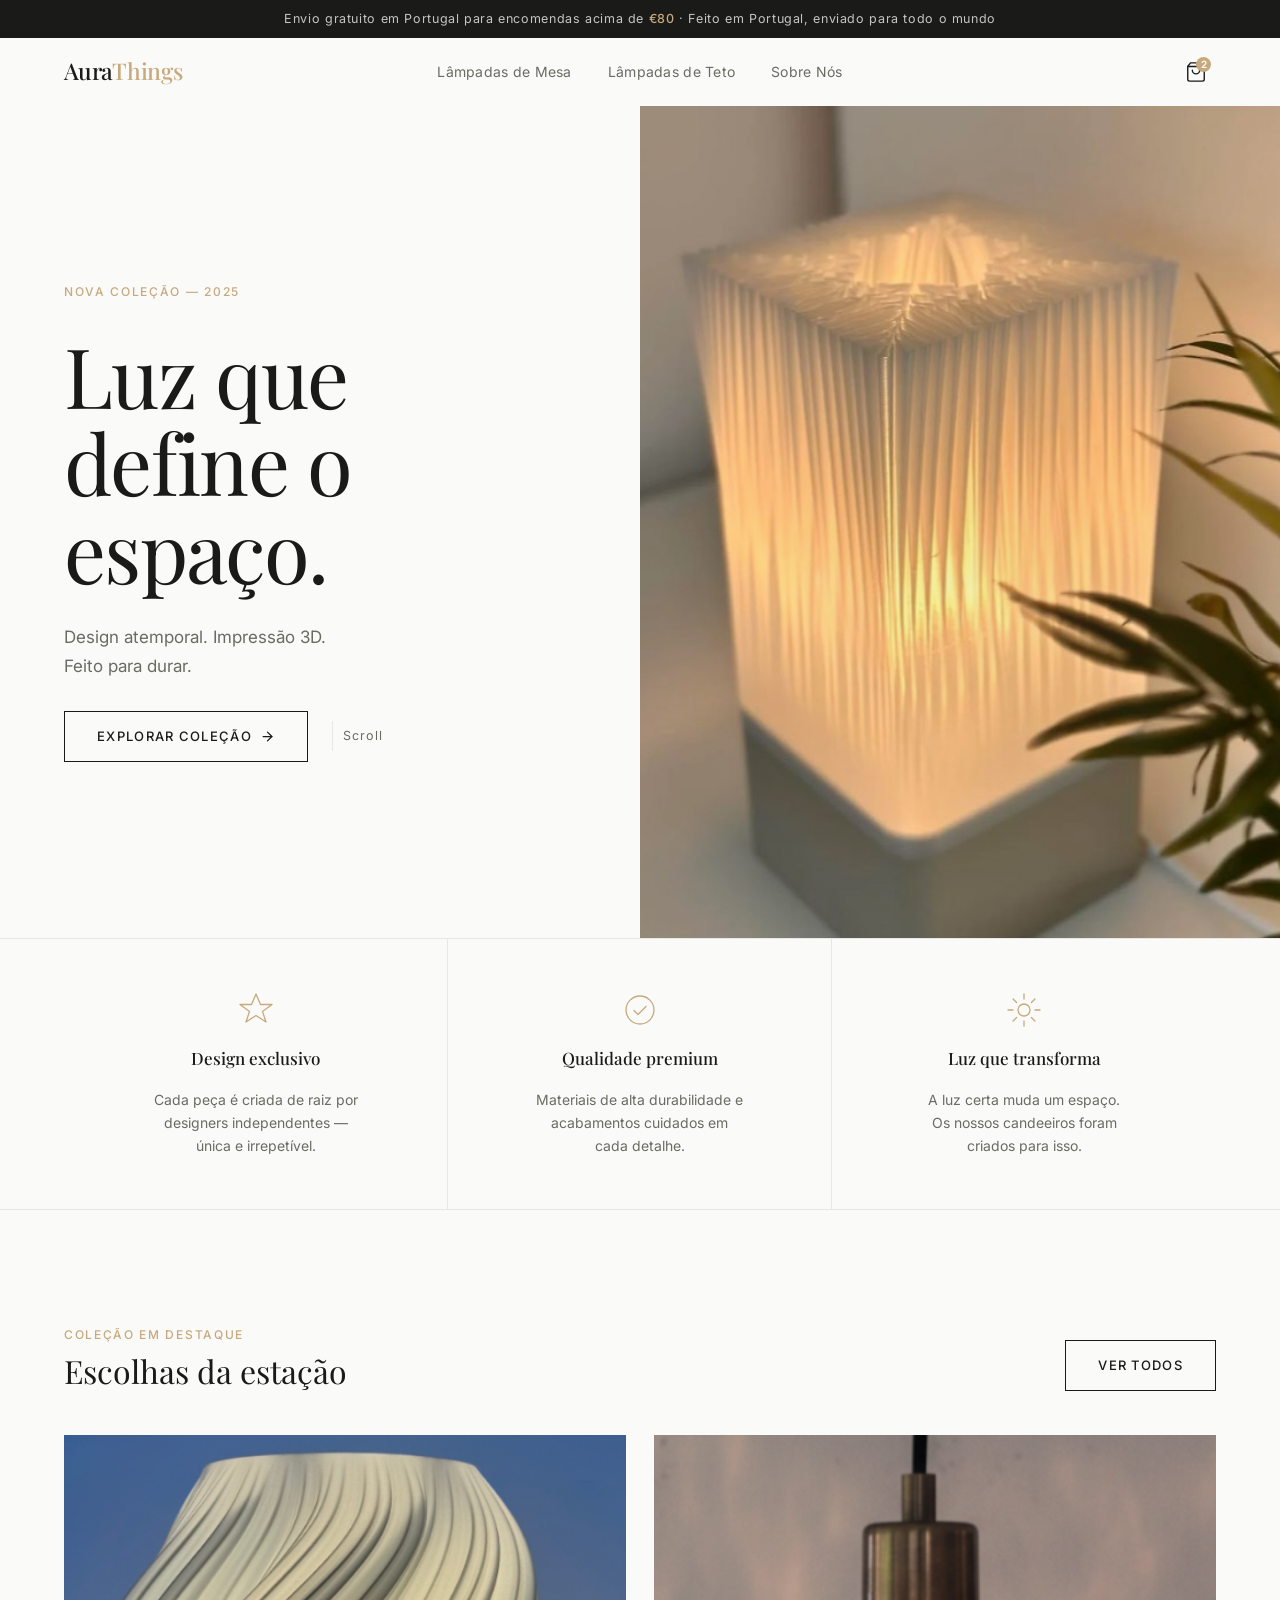
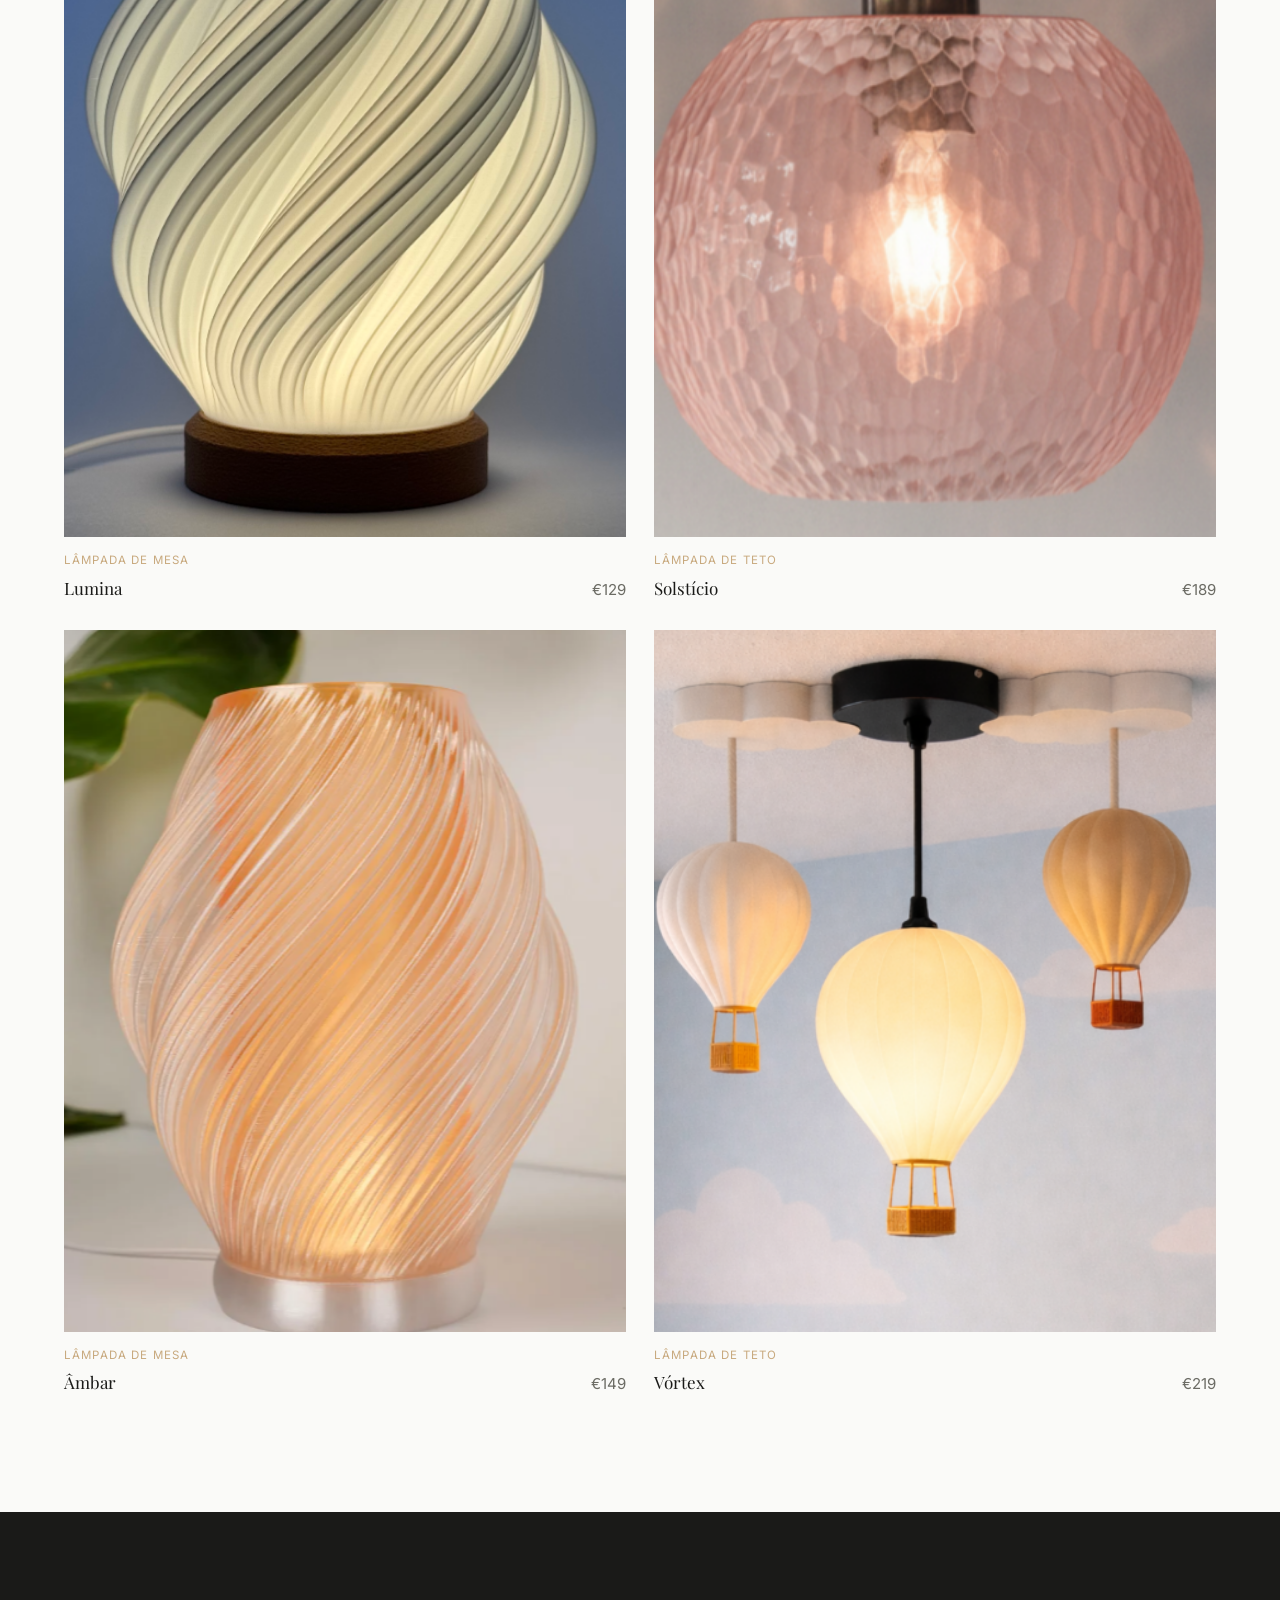
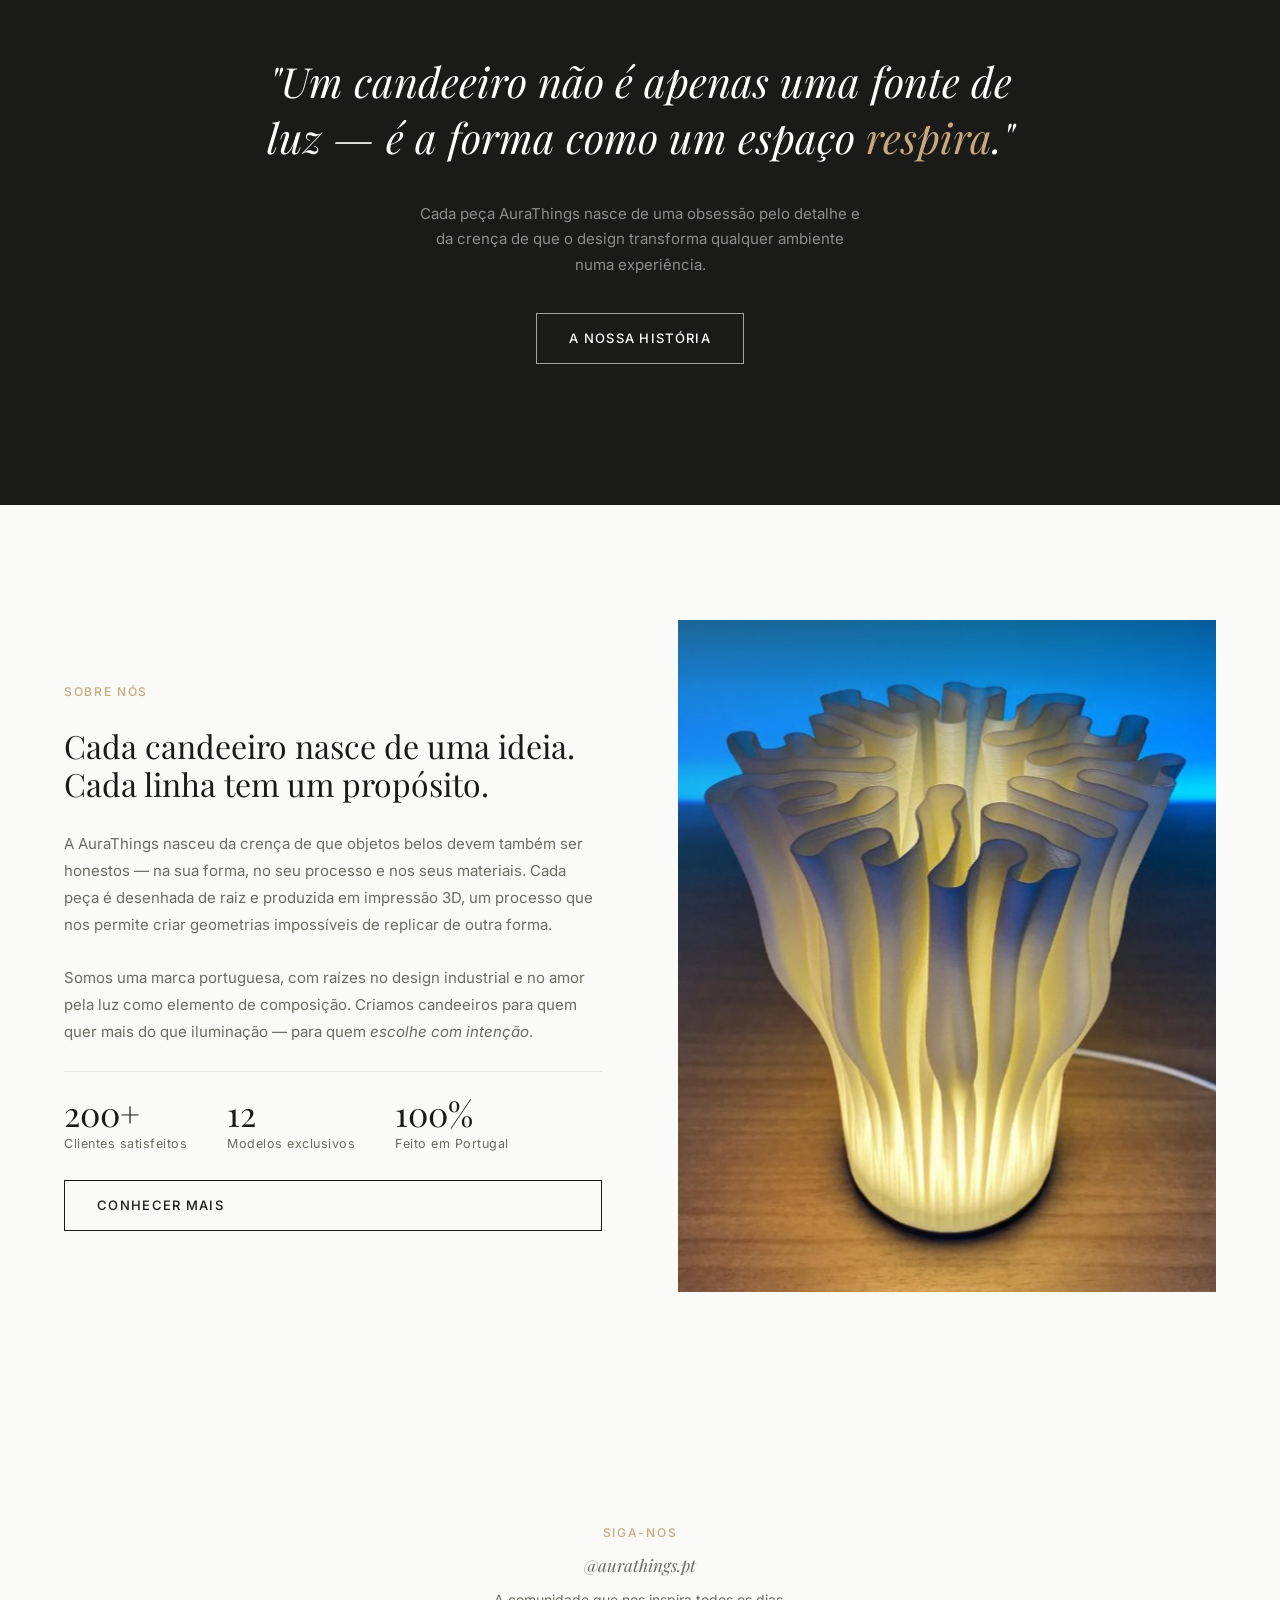
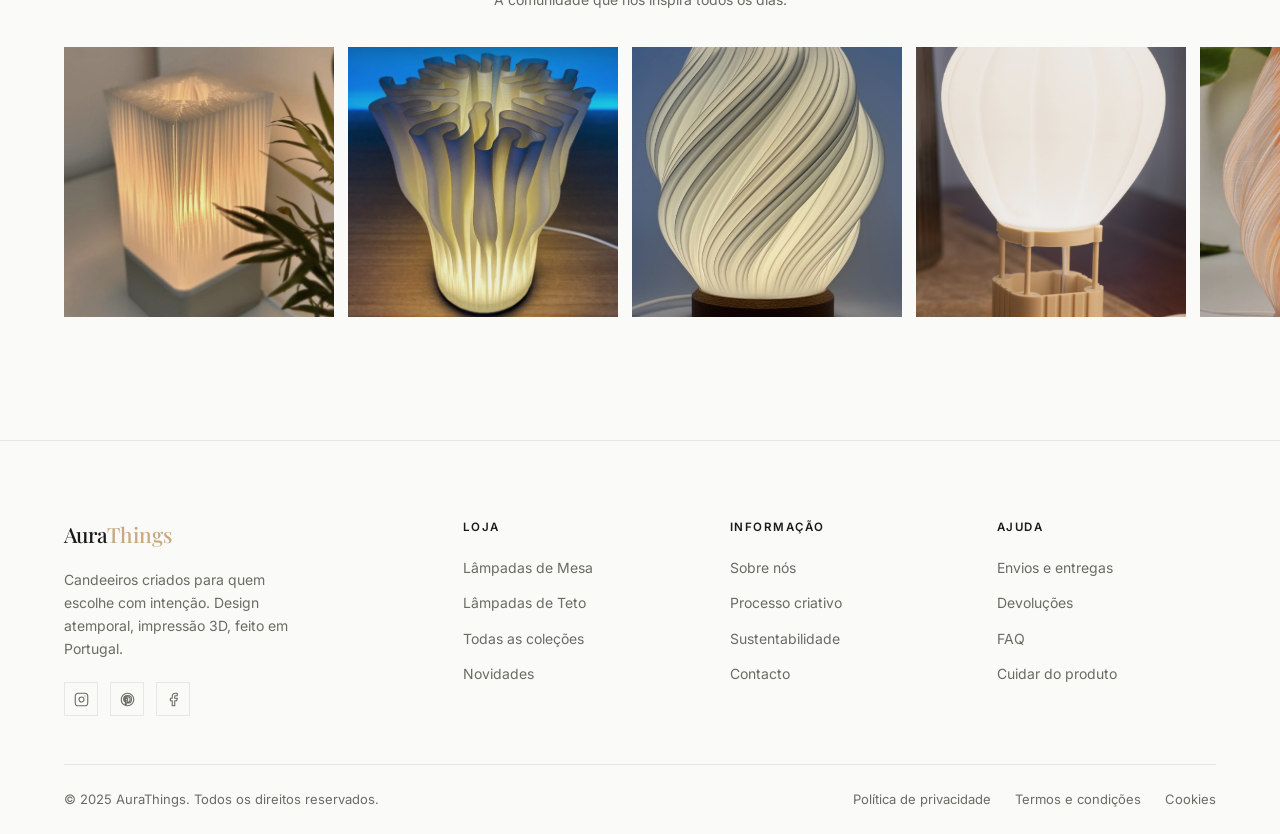
==== index.html @ 208ad84c "Initial AuraThings catalog" ====
<!DOCTYPE html>
<html lang="pt">
<head>
  <meta charset="UTF-8">
  <meta name="viewport" content="width=device-width, initial-scale=1.0">
  <title>AuraThings — Candeeiros Designer Impressão 3D</title>
  <meta name="description" content="Candeeiros criados para quem escolhe com intenção. Design atemporal, impressão 3D, feito em Portugal.">

  <!-- Google Fonts: Playfair Display + Inter -->
  <link rel="preconnect" href="https://fonts.googleapis.com">
  <link rel="preconnect" href="https://fonts.gstatic.com" crossorigin>
  <link href="https://fonts.googleapis.com/css2?family=Playfair+Display:ital,wght@0,400;0,500;0,700;1,400;1,500&family=Inter:wght@300;400;500;600&display=swap" rel="stylesheet">

  <style>
    /* ============================================================
       CSS CUSTOM PROPERTIES — Edit here to retheme globally
    ============================================================ */
    :root {
      --bg:            #FAFAF8;
      --text-primary:  #1A1A18;
      --text-secondary:#6B6B64;
      --accent:        #C8A97E;
      --border:        #E8E7E2;
      --dark:          #1A1A18;
      --white:         #FFFFFF;

      --serif:  'Playfair Display', Georgia, serif;
      --sans:   'Inter', system-ui, -apple-system, sans-serif;

      --ease:   0.3s ease;
      --max-w:  1280px;
      --px:     clamp(1.25rem, 5vw, 4rem);
    }

    /* ============================================================
       RESET
    ============================================================ */
    *, *::before, *::after { box-sizing: border-box; margin: 0; padding: 0; }
    html { scroll-behavior: smooth; }
    body {
      background: var(--bg);
      color: var(--text-primary);
      font-family: var(--sans);
      font-weight: 400;
      line-height: 1.6;
      -webkit-font-smoothing: antialiased;
    }
    img { display: block; max-width: 100%; }
    a { color: inherit; text-decoration: none; }
    button { cursor: pointer; border: none; background: none; font-family: inherit; }
    ul, ol { list-style: none; }

    /* ============================================================
       ACCESSIBILITY
    ============================================================ */
    :focus-visible { outline: 2px solid var(--accent); outline-offset: 3px; }
    .sr-only {
      position: absolute; width: 1px; height: 1px;
      padding: 0; margin: -1px; overflow: hidden;
      clip: rect(0,0,0,0); white-space: nowrap; border: 0;
    }

    /* ============================================================
       LAYOUT UTILS
    ============================================================ */
    .container {
      width: 100%;
      max-width: var(--max-w);
      margin: 0 auto;
      padding: 0 var(--px);
    }
    .section-pad { padding: clamp(4.5rem, 9vw, 8rem) 0; }

    /* ============================================================
       TYPOGRAPHY HELPERS
    ============================================================ */
    .t-label {
      font-size: .75rem;
      font-weight: 500;
      letter-spacing: .14em;
      text-transform: uppercase;
      color: var(--accent);
    }
    .t-disp-xl {
      font-family: var(--serif);
      font-size: clamp(3rem, 6.5vw, 6rem);
      font-weight: 400;
      line-height: 1.05;
      letter-spacing: -.02em;
    }
    .t-disp-lg {
      font-family: var(--serif);
      font-size: clamp(1.875rem, 3.5vw, 3rem);
      font-weight: 400;
      line-height: 1.15;
      letter-spacing: -.015em;
    }
    .t-disp-md {
      font-family: var(--serif);
      font-size: clamp(1.375rem, 2.5vw, 2rem);
      font-weight: 400;
      line-height: 1.2;
    }

    /* ============================================================
       BUTTONS
    ============================================================ */
    .btn {
      display: inline-flex;
      align-items: center;
      gap: .5rem;
      padding: .875rem 2rem;
      font-size: .8125rem;
      font-weight: 500;
      letter-spacing: .1em;
      text-transform: uppercase;
      transition: background var(--ease), color var(--ease), border-color var(--ease);
    }
    .btn-outline {
      border: 1px solid var(--text-primary);
      color: var(--text-primary);
      background: transparent;
    }
    .btn-outline:hover { background: var(--text-primary); color: var(--bg); }

    .btn-outline-light {
      border: 1px solid rgba(255,255,255,.6);
      color: var(--white);
      background: transparent;
    }
    .btn-outline-light:hover { background: var(--white); color: var(--dark); }

    /* ============================================================
       SCROLL FADE-IN — injected by JS
    ============================================================ */
    .fade-up {
      opacity: 0;
      transform: translateY(28px);
      transition: opacity .75s ease, transform .75s ease;
    }
    .fade-up.visible { opacity: 1; transform: translateY(0); }

    /* ============================================================
       SECTION 1 — ANNOUNCEMENT BAR
    ============================================================ */
    .announcement-bar {
      background: var(--dark);
      color: rgba(255,255,255,.75);
      text-align: center;
      padding: .55rem var(--px);
      font-size: .78125rem;
      letter-spacing: .05em;
    }
    .announcement-bar strong { color: var(--accent); font-weight: 500; }

    /* ============================================================
       SECTION 1 — NAVIGATION
       Shopify: header.liquid
    ============================================================ */
    .site-header {
      position: sticky;
      top: 0;
      z-index: 200;
      background: var(--bg);
      transition: box-shadow var(--ease), border-color var(--ease);
    }
    .site-header.scrolled {
      border-bottom: 1px solid var(--border);
      box-shadow: 0 2px 16px rgba(26,26,24,.045);
    }

    .nav-wrap {
      display: grid;
      grid-template-columns: 1fr auto 1fr;
      align-items: center;
      height: 68px;
    }

    /* Logo */
    .nav-logo {
      font-family: var(--serif);
      font-size: 1.4375rem;
      font-weight: 500;
      letter-spacing: -.01em;
      justify-self: start;
    }
    .nav-logo em { font-style: normal; color: var(--accent); }

    /* Desktop links — centered column */
    .nav-links {
      display: flex;
      align-items: center;
      gap: 2.25rem;
    }
    .nav-links a {
      font-size: .875rem;
      color: var(--text-secondary);
      letter-spacing: .02em;
      transition: color var(--ease);
    }
    .nav-links a:hover { color: var(--text-primary); }

    /* Right actions */
    .nav-actions {
      display: flex;
      align-items: center;
      gap: .75rem;
      justify-self: end;
    }
    .nav-cart-btn {
      position: relative;
      display: flex;
      align-items: center;
      justify-content: center;
      width: 40px;
      height: 40px;
      color: var(--text-primary);
      transition: color var(--ease);
    }
    .nav-cart-btn:hover { color: var(--accent); }
    .cart-badge {
      position: absolute;
      top: 5px; right: 5px;
      width: 15px; height: 15px;
      background: var(--accent);
      color: #fff;
      border-radius: 50%;
      font-size: .625rem;
      font-weight: 600;
      display: flex;
      align-items: center;
      justify-content: center;
    }

    /* Mobile hamburger */
    .nav-hamburger {
      display: none;
      flex-direction: column;
      gap: 5px;
      width: 22px;
      padding: 2px 0;
    }
    .nav-hamburger span {
      display: block;
      height: 1.5px;
      background: var(--text-primary);
      transition: transform var(--ease), opacity var(--ease);
      transform-origin: center;
    }
    .nav-hamburger[aria-expanded="true"] span:nth-child(1) { transform: translateY(6.5px) rotate(45deg); }
    .nav-hamburger[aria-expanded="true"] span:nth-child(2) { opacity: 0; }
    .nav-hamburger[aria-expanded="true"] span:nth-child(3) { transform: translateY(-6.5px) rotate(-45deg); }

    /* Mobile drawer */
    .nav-drawer {
      display: none;
      flex-direction: column;
      border-top: 1px solid var(--border);
      background: var(--bg);
      overflow: hidden;
      max-height: 0;
      transition: max-height .4s ease;
    }
    .nav-drawer.open { max-height: 280px; }
    .nav-drawer a {
      display: block;
      padding: .9375rem var(--px);
      font-size: .9375rem;
      color: var(--text-secondary);
      border-bottom: 1px solid var(--border);
      transition: color var(--ease);
    }
    .nav-drawer a:hover { color: var(--text-primary); }

    @media (max-width: 768px) {
      .nav-links   { display: none; }
      .nav-hamburger { display: flex; }
      .nav-drawer  { display: flex; }
    }

    /* ============================================================
       SECTION 2 — HERO
       Shopify: sections/main-banner.liquid
    ============================================================ */
    .hero {
      overflow: hidden;
    }
    .hero-grid {
      display: grid;
      grid-template-columns: 1fr 1fr;
      min-height: calc(100svh - 68px);
      align-items: stretch;
    }

    /* Left: editorial copy */
    .hero-copy {
      display: flex;
      flex-direction: column;
      justify-content: center;
      padding: clamp(3rem, 7vw, 6rem) var(--px) clamp(3rem, 7vw, 6rem) var(--px);
      gap: 1.875rem;
    }
    .hero-eyebrow { color: var(--accent); }
    .hero-headline { color: var(--text-primary); }
    .hero-sub {
      font-size: 1.0625rem;
      color: var(--text-secondary);
      line-height: 1.7;
      max-width: 400px;
    }
    .hero-actions {
      display: flex;
      align-items: center;
      gap: 1.5rem;
      flex-wrap: wrap;
    }
    .hero-scroll-hint {
      display: flex;
      align-items: center;
      gap: .625rem;
      font-size: .78125rem;
      letter-spacing: .08em;
      color: var(--text-secondary);
    }
    .hero-scroll-hint::before {
      content: '';
      display: block;
      width: 1px;
      height: 30px;
      background: var(--border);
    }

    /* Right: product image with ambient glow */
    .hero-media {
      position: relative;
      overflow: hidden;
    }
    .hero-glow {
      position: absolute;
      inset: 0;
      background: radial-gradient(ellipse 65% 65% at 50% 55%,
        rgba(200,169,126,.22) 0%,
        rgba(200,169,126,.06) 45%,
        transparent 75%);
      z-index: 1;
      pointer-events: none;
    }
    .hero-img {
      width: 100%;
      height: 100%;
      object-fit: cover;
      object-position: center;
    }

    @media (max-width: 860px) {
      .hero-grid {
        grid-template-columns: 1fr;
        min-height: auto;
      }
      .hero-media {
        height: 60vw;
        min-height: 320px;
        order: -1;
      }
      .hero-copy {
        padding: 3rem var(--px) 3.5rem;
      }
    }
    @media (max-width: 480px) {
      .hero-media { height: 78vw; }
    }

    /* ============================================================
       SECTION 3 — VALUE PROPS
       Shopify: sections/feature-columns.liquid
    ============================================================ */
    .value-section {
      border-top: 1px solid var(--border);
      border-bottom: 1px solid var(--border);
    }
    .value-grid {
      display: grid;
      grid-template-columns: repeat(3, 1fr);
    }
    .value-item {
      display: flex;
      flex-direction: column;
      align-items: center;
      text-align: center;
      padding: 3.25rem 1.75rem;
      gap: 1rem;
      border-right: 1px solid var(--border);
    }
    .value-item:last-child { border-right: none; }

    .value-icon {
      width: 38px;
      height: 38px;
      color: var(--accent);
      flex-shrink: 0;
    }
    .value-title {
      font-family: var(--serif);
      font-size: 1.0625rem;
      font-weight: 500;
      color: var(--text-primary);
    }
    .value-desc {
      font-size: .875rem;
      color: var(--text-secondary);
      line-height: 1.65;
      max-width: 210px;
    }

    @media (max-width: 600px) {
      .value-grid { grid-template-columns: 1fr; }
      .value-item {
        border-right: none;
        border-bottom: 1px solid var(--border);
        padding: 2.25rem var(--px);
      }
      .value-item:last-child { border-bottom: none; }
    }

    /* ============================================================
       SECTION 4 — FEATURED PRODUCTS
       Shopify: sections/featured-collection.liquid
    ============================================================ */
    .section-head {
      display: flex;
      align-items: flex-end;
      justify-content: space-between;
      gap: 1rem;
      margin-bottom: 2.75rem;
    }
    .section-head-left { display: flex; flex-direction: column; gap: .5rem; }

    .products-grid {
      display: grid;
      grid-template-columns: repeat(2, 1fr);
      gap: 1.75rem;
    }

    /* Product card */
    .product-card { display: flex; flex-direction: column; gap: .875rem; }

    .product-thumb {
      position: relative;
      overflow: hidden;
      aspect-ratio: 4 / 5;
      background: var(--border);
    }
    .product-thumb img {
      width: 100%;
      height: 100%;
      object-fit: cover;
      transition: transform .55s ease;
    }
    .product-card:hover .product-thumb img { transform: scale(1.045); }

    .product-overlay {
      position: absolute;
      inset: 0;
      display: flex;
      align-items: flex-end;
      justify-content: center;
      padding: 1.5rem;
      background: linear-gradient(to top, rgba(26,26,24,.42) 0%, transparent 55%);
      opacity: 0;
      transform: translateY(6px);
      transition: opacity var(--ease), transform var(--ease);
    }
    .product-card:hover .product-overlay {
      opacity: 1;
      transform: translateY(0);
    }
    .product-quick {
      font-size: .78125rem;
      font-weight: 500;
      letter-spacing: .1em;
      text-transform: uppercase;
      color: #fff;
      border: 1px solid rgba(255,255,255,.65);
      padding: .5625rem 1.5rem;
      background: rgba(255,255,255,.08);
      backdrop-filter: blur(6px);
      transition: background var(--ease), color var(--ease);
    }
    .product-quick:hover { background: #fff; color: var(--dark); }

    .product-meta { display: flex; flex-direction: column; gap: .3rem; }
    .product-cat {
      font-size: .71875rem;
      letter-spacing: .1em;
      text-transform: uppercase;
      color: var(--accent);
    }
    .product-row {
      display: flex;
      justify-content: space-between;
      align-items: baseline;
      gap: 1rem;
    }
    .product-name {
      font-family: var(--serif);
      font-size: 1.0625rem;
      font-weight: 400;
      color: var(--text-primary);
    }
    .product-price {
      font-size: .9375rem;
      color: var(--text-secondary);
      white-space: nowrap;
    }

    @media (max-width: 600px) {
      .products-grid { grid-template-columns: 1fr; gap: 2.25rem; }
      .section-head { flex-direction: column; align-items: flex-start; }
    }

    /* ============================================================
       SECTION 5 — EDITORIAL / LIFESTYLE
       Shopify: sections/image-banner.liquid
    ============================================================ */
    .editorial {
      background: var(--dark);
      color: var(--white);
    }
    .editorial-inner {
      display: flex;
      flex-direction: column;
      align-items: center;
      text-align: center;
      gap: 2.25rem;
      padding: clamp(5.5rem, 11vw, 10rem) var(--px);
    }
    .editorial-quote {
      font-family: var(--serif);
      font-style: italic;
      font-size: clamp(1.625rem, 3.25vw, 2.75rem);
      font-weight: 400;
      line-height: 1.35;
      max-width: 760px;
      color: var(--white);
    }
    .editorial-quote mark {
      background: none;
      color: var(--accent);
    }
    .editorial-body {
      font-size: .9375rem;
      color: rgba(255,255,255,.5);
      max-width: 440px;
      line-height: 1.7;
    }

    /* ============================================================
       SECTION 6 — ABOUT / BRAND STORY
       Shopify: sections/rich-text.liquid
    ============================================================ */
    .about-grid {
      display: grid;
      grid-template-columns: 1fr 1fr;
      gap: clamp(2.5rem, 6vw, 6rem);
      align-items: center;
    }
    .about-copy {
      display: flex;
      flex-direction: column;
      gap: 1.625rem;
    }
    .about-headline { color: var(--text-primary); }
    .about-body {
      font-size: .9375rem;
      color: var(--text-secondary);
      line-height: 1.8;
    }
    .about-stats {
      display: flex;
      gap: 2.5rem;
      padding-top: 1.5rem;
      border-top: 1px solid var(--border);
      flex-wrap: wrap;
    }
    .stat-num {
      font-family: var(--serif);
      font-size: 2.125rem;
      font-weight: 400;
      color: var(--text-primary);
      line-height: 1;
    }
    .stat-lbl {
      font-size: .78125rem;
      color: var(--text-secondary);
      letter-spacing: .04em;
      margin-top: .25rem;
    }

    .about-photo {
      position: relative;
      aspect-ratio: 4 / 5;
      overflow: hidden;
    }
    .about-photo::after {
      content: '';
      position: absolute;
      inset: 0;
      background: linear-gradient(135deg, rgba(200,169,126,.14) 0%, transparent 55%);
      pointer-events: none;
    }
    .about-photo img {
      width: 100%;
      height: 100%;
      object-fit: cover;
    }

    @media (max-width: 760px) {
      .about-grid { grid-template-columns: 1fr; }
      .about-photo { aspect-ratio: 3/2; order: -1; }
    }

    /* ============================================================
       SECTION 7 — INSTAGRAM / SOCIAL PROOF
       Shopify: sections/collage.liquid
    ============================================================ */
    .social-head {
      text-align: center;
      margin-bottom: 2.25rem;
      display: flex;
      flex-direction: column;
      align-items: center;
      gap: .625rem;
    }
    .social-handle {
      font-family: var(--serif);
      font-style: italic;
      font-size: 1.0625rem;
      color: var(--text-secondary);
    }
    .social-strip-wrap { overflow: hidden; }
    .social-strip {
      display: flex;
      gap: .875rem;
      overflow-x: auto;
      padding: 0 var(--px) .5rem;
      scrollbar-width: none;
      -ms-overflow-style: none;
      -webkit-overflow-scrolling: touch;
      cursor: grab;
    }
    .social-strip::-webkit-scrollbar { display: none; }
    .social-strip.dragging { cursor: grabbing; user-select: none; }

    .social-tile {
      flex-shrink: 0;
      width: clamp(170px, 22vw, 270px);
      aspect-ratio: 1;
      overflow: hidden;
      background: var(--border);
    }
    .social-tile img {
      width: 100%;
      height: 100%;
      object-fit: cover;
      filter: brightness(.94) saturate(.85);
      transition: filter .45s ease, transform .5s ease;
    }
    .social-tile:hover img {
      filter: brightness(1) saturate(1.05);
      transform: scale(1.04);
    }

    /* ============================================================
       SECTION 8 — FOOTER
       Shopify: sections/footer.liquid
    ============================================================ */
    .site-footer {
      border-top: 1px solid var(--border);
      background: var(--bg);
    }
    .footer-main {
      display: grid;
      grid-template-columns: 1.6fr 1fr 1fr 1fr;
      gap: 3rem;
      padding: clamp(3rem, 6vw, 5rem) 0 3rem;
    }
    .footer-brand { display: flex; flex-direction: column; gap: 1rem; }
    .footer-logo {
      font-family: var(--serif);
      font-size: 1.3125rem;
      font-weight: 500;
    }
    .footer-logo em { font-style: normal; color: var(--accent); }
    .footer-tagline {
      font-size: .875rem;
      color: var(--text-secondary);
      line-height: 1.65;
      max-width: 230px;
    }

    /* Social icons */
    .footer-socials { display: flex; gap: .75rem; margin-top: .375rem; }
    .footer-soc {
      display: flex;
      align-items: center;
      justify-content: center;
      width: 34px; height: 34px;
      border: 1px solid var(--border);
      color: var(--text-secondary);
      transition: border-color var(--ease), color var(--ease);
    }
    .footer-soc:hover { border-color: var(--accent); color: var(--accent); }

    .footer-col-head {
      font-size: .71875rem;
      font-weight: 600;
      letter-spacing: .13em;
      text-transform: uppercase;
      color: var(--text-primary);
      margin-bottom: 1.125rem;
    }
    .footer-links { display: flex; flex-direction: column; gap: .625rem; }
    .footer-links a {
      font-size: .875rem;
      color: var(--text-secondary);
      transition: color var(--ease);
    }
    .footer-links a:hover { color: var(--text-primary); }

    .footer-bottom {
      border-top: 1px solid var(--border);
      padding: 1.5rem 0;
      display: flex;
      align-items: center;
      justify-content: space-between;
      gap: 1rem;
      flex-wrap: wrap;
    }
    .footer-copy { font-size: .8125rem; color: var(--text-secondary); }
    .footer-legal { display: flex; gap: 1.5rem; }
    .footer-legal a {
      font-size: .8125rem;
      color: var(--text-secondary);
      transition: color var(--ease);
    }
    .footer-legal a:hover { color: var(--text-primary); }

    @media (max-width: 900px) {
      .footer-main { grid-template-columns: 1fr 1fr; }
      .footer-brand { grid-column: 1 / -1; }
    }
    @media (max-width: 480px) {
      .footer-main { grid-template-columns: 1fr; gap: 2.25rem; }
      .footer-brand { grid-column: auto; }
      .footer-bottom { flex-direction: column; align-items: flex-start; }
    }
  </style>
</head>
<body>

  <!-- ============================================================
       ANNOUNCEMENT BAR
  ============================================================ -->
  <div class="announcement-bar" role="status" aria-label="Informação de envio">
    Envio gratuito em Portugal para encomendas acima de <strong>€80</strong>&nbsp;·&nbsp;Feito em Portugal, enviado para todo o mundo
  </div>

  <!-- ============================================================
       SECTION 1 — NAV
       Shopify: header.liquid
  ============================================================ -->
  <header class="site-header" id="site-header">
    <div class="container nav-wrap">

      <!-- Logo -->
      <a href="/" class="nav-logo" aria-label="AuraThings — Ir para a página inicial">
        Aura<em>Things</em>
      </a>

      <!-- Desktop centre nav -->
      <nav aria-label="Navegação principal">
        <ul class="nav-links">
          <li><a href="#products">Lâmpadas de Mesa</a></li>
          <li><a href="#products">Lâmpadas de Teto</a></li>
          <li><a href="#about">Sobre Nós</a></li>
        </ul>
      </nav>

      <!-- Right: cart + hamburger -->
      <div class="nav-actions">
        <a href="/cart" class="nav-cart-btn" aria-label="Carrinho, 2 artigos">
          <svg width="22" height="22" viewBox="0 0 24 24" fill="none"
               stroke="currentColor" stroke-width="1.5"
               stroke-linecap="round" stroke-linejoin="round" aria-hidden="true">
            <path d="M6 2L3 6v14a2 2 0 002 2h14a2 2 0 002-2V6l-3-4z"/>
            <line x1="3" y1="6" x2="21" y2="6"/>
            <path d="M16 10a4 4 0 01-8 0"/>
          </svg>
          <span class="cart-badge" aria-hidden="true">2</span>
        </a>
        <button class="nav-hamburger" id="nav-toggle"
                aria-expanded="false" aria-controls="nav-drawer"
                aria-label="Abrir menu de navegação">
          <span></span><span></span><span></span>
        </button>
      </div>
    </div>

    <!-- Mobile drawer -->
    <nav id="nav-drawer" class="nav-drawer" aria-label="Menu mobile" aria-hidden="true">
      <a href="#products">Lâmpadas de Mesa</a>
      <a href="#products">Lâmpadas de Teto</a>
      <a href="#about">Sobre Nós</a>
      <a href="/cart">Carrinho</a>
    </nav>
  </header>

  <main>

    <!-- ============================================================
         SECTION 2 — HERO
         Shopify: sections/main-banner.liquid
    ============================================================ -->
    <section class="hero" aria-label="Destaque da coleção">
      <div class="hero-grid">

        <!-- Left: copy -->
        <div class="hero-copy">
          <p class="t-label hero-eyebrow">Nova Coleção — 2025</p>

          <h1 class="t-disp-xl hero-headline">
            Luz que<br>define o<br>espaço.
          </h1>

          <p class="hero-sub">
            Design atemporal. Impressão 3D.<br>Feito para durar.
          </p>

          <div class="hero-actions">
            <a href="#products" class="btn btn-outline" aria-label="Explorar a coleção AuraThings">
              Explorar coleção
              <svg width="15" height="15" viewBox="0 0 24 24" fill="none"
                   stroke="currentColor" stroke-width="2"
                   stroke-linecap="round" stroke-linejoin="round" aria-hidden="true">
                <line x1="5" y1="12" x2="19" y2="12"/>
                <polyline points="12 5 19 12 12 19"/>
              </svg>
            </a>
            <div class="hero-scroll-hint" aria-hidden="true">Scroll</div>
          </div>
        </div>

        <!-- Right: image + ambient glow -->
        <div class="hero-media">
          <div class="hero-glow" aria-hidden="true"></div>
          <img
            class="hero-img"
            src="aurathings/foto1.jpg"
            alt="Candeeiro de mesa AuraThings — textura vertical impressa em 3D com luz quente"
            loading="eager"
            fetchpriority="high"
          >
        </div>

      </div>
    </section>

    <!-- ============================================================
         SECTION 3 — VALUE PROPS
         Shopify: sections/feature-columns.liquid
    ============================================================ -->
    <section class="value-section" aria-label="Proposta de valor AuraThings">
      <div class="container">
        <ul class="value-grid" role="list">

          <!-- 1 -->
          <li class="value-item fade-up">
            <!-- Icon: star / exclusive -->
            <svg class="value-icon" viewBox="0 0 38 38" fill="none"
                 stroke="currentColor" stroke-width="1.3"
                 stroke-linejoin="round" aria-hidden="true">
              <polygon points="19,3 23.5,13.5 35,13.5 25.5,20.5 29,31 19,24.5 9,31 12.5,20.5 3,13.5 14.5,13.5"/>
            </svg>
            <p class="value-title">Design exclusivo</p>
            <p class="value-desc">Cada peça é criada de raiz por designers independentes — única e irrepetível.</p>
          </li>

          <!-- 2 -->
          <li class="value-item fade-up" style="transition-delay:.1s">
            <!-- Icon: verified / premium -->
            <svg class="value-icon" viewBox="0 0 38 38" fill="none"
                 stroke="currentColor" stroke-width="1.3"
                 stroke-linecap="round" stroke-linejoin="round" aria-hidden="true">
              <circle cx="19" cy="19" r="14"/>
              <polyline points="13,19.5 17,23.5 25,15.5"/>
            </svg>
            <p class="value-title">Qualidade premium</p>
            <p class="value-desc">Materiais de alta durabilidade e acabamentos cuidados em cada detalhe.</p>
          </li>

          <!-- 3 -->
          <li class="value-item fade-up" style="transition-delay:.2s">
            <!-- Icon: light / sun -->
            <svg class="value-icon" viewBox="0 0 38 38" fill="none"
                 stroke="currentColor" stroke-width="1.3"
                 stroke-linecap="round" aria-hidden="true">
              <circle cx="19" cy="19" r="6"/>
              <line x1="19" y1="3" x2="19" y2="8"/>
              <line x1="19" y1="30" x2="19" y2="35"/>
              <line x1="3"  y1="19" x2="8"  y2="19"/>
              <line x1="30" y1="19" x2="35" y2="19"/>
              <line x1="8.05"  y1="8.05"  x2="11.58" y2="11.58"/>
              <line x1="26.42" y1="26.42" x2="29.95" y2="29.95"/>
              <line x1="29.95" y1="8.05"  x2="26.42" y2="11.58"/>
              <line x1="11.58" y1="26.42" x2="8.05"  y2="29.95"/>
            </svg>
            <p class="value-title">Luz que transforma</p>
            <p class="value-desc">A luz certa muda um espaço. Os nossos candeeiros foram criados para isso.</p>
          </li>

        </ul>
      </div>
    </section>

    <!-- ============================================================
         SECTION 4 — FEATURED PRODUCTS GRID
         Shopify: sections/featured-collection.liquid
    ============================================================ -->
    <section class="section-pad" id="products" aria-label="Produtos em destaque">
      <div class="container">

        <div class="section-head">
          <div class="section-head-left">
            <p class="t-label">Coleção em destaque</p>
            <h2 class="t-disp-md">Escolhas da estação</h2>
          </div>
          <a href="/collections/all" class="btn btn-outline" aria-label="Ver todos os produtos da loja">
            Ver todos
          </a>
        </div>

        <ul class="products-grid" role="list">

          <!-- Card 1: Lumina -->
          <li class="fade-up">
            <article class="product-card" aria-label="Produto: Lumina">
              <div class="product-thumb">
                <img
                  src="aurathings/foto3.png"
                  alt="Candeeiro de mesa Lumina — esfera em espiral impressa em 3D, acabamento branco"
                  loading="lazy"
                >
                <div class="product-overlay" aria-hidden="true">
                  <a href="/products/lumina" class="product-quick" tabindex="-1">Ver produto</a>
                </div>
              </div>
              <div class="product-meta">
                <span class="product-cat">Lâmpada de Mesa</span>
                <div class="product-row">
                  <h3 class="product-name">Lumina</h3>
                  <span class="product-price">€129</span>
                </div>
              </div>
            </article>
          </li>

          <!-- Card 2: Solstício -->
          <li class="fade-up" style="transition-delay:.1s">
            <article class="product-card" aria-label="Produto: Solstício">
              <div class="product-thumb">
                <img
                  src="aurathings/foto6.png"
                  alt="Candeeiro de teto Solstício — globo rosa texturado com casquilho bronze"
                  loading="lazy"
                >
                <div class="product-overlay" aria-hidden="true">
                  <a href="/products/solsticio" class="product-quick" tabindex="-1">Ver produto</a>
                </div>
              </div>
              <div class="product-meta">
                <span class="product-cat">Lâmpada de Teto</span>
                <div class="product-row">
                  <h3 class="product-name">Solstício</h3>
                  <span class="product-price">€189</span>
                </div>
              </div>
            </article>
          </li>

          <!-- Card 3: Âmbar -->
          <li class="fade-up" style="transition-delay:.15s">
            <article class="product-card" aria-label="Produto: Âmbar">
              <div class="product-thumb">
                <img
                  src="aurathings/foto5.png"
                  alt="Candeeiro de mesa Âmbar — forma oval com linhas diagonais em tom pêssego"
                  loading="lazy"
                >
                <div class="product-overlay" aria-hidden="true">
                  <a href="/products/ambar" class="product-quick" tabindex="-1">Ver produto</a>
                </div>
              </div>
              <div class="product-meta">
                <span class="product-cat">Lâmpada de Mesa</span>
                <div class="product-row">
                  <h3 class="product-name">Âmbar</h3>
                  <span class="product-price">€149</span>
                </div>
              </div>
            </article>
          </li>

          <!-- Card 4: Vórtex -->
          <li class="fade-up" style="transition-delay:.25s">
            <article class="product-card" aria-label="Produto: Vórtex">
              <div class="product-thumb">
                <img
                  src="aurathings/foto7.png"
                  alt="Candeeiro de teto Vórtex — conjunto de três balões suspensos em impressão 3D"
                  loading="lazy"
                >
                <div class="product-overlay" aria-hidden="true">
                  <a href="/products/vortex" class="product-quick" tabindex="-1">Ver produto</a>
                </div>
              </div>
              <div class="product-meta">
                <span class="product-cat">Lâmpada de Teto</span>
                <div class="product-row">
                  <h3 class="product-name">Vórtex</h3>
                  <span class="product-price">€219</span>
                </div>
              </div>
            </article>
          </li>

        </ul>
      </div>
    </section>

    <!-- ============================================================
         SECTION 5 — EDITORIAL / LIFESTYLE (dark)
         Shopify: sections/image-banner.liquid
    ============================================================ -->
    <section class="editorial" aria-label="Manifesto AuraThings">
      <div class="container">
        <div class="editorial-inner">

          <blockquote cite="https://aurathings.pt">
            <p class="editorial-quote">
              "Um candeeiro não é apenas uma fonte de luz —
              é a forma como um espaço <mark>respira</mark>."
            </p>
          </blockquote>

          <p class="editorial-body">
            Cada peça AuraThings nasce de uma obsessão pelo detalhe e da crença
            de que o design transforma qualquer ambiente numa experiência.
          </p>

          <a href="#about" class="btn btn-outline-light">
            A nossa história
          </a>

        </div>
      </div>
    </section>

    <!-- ============================================================
         SECTION 6 — ABOUT / BRAND STORY
         Shopify: sections/rich-text.liquid
    ============================================================ -->
    <section class="section-pad" id="about" aria-label="Sobre a AuraThings">
      <div class="container">
        <div class="about-grid">

          <!-- Left: copy -->
          <div class="about-copy fade-up">
            <p class="t-label">Sobre nós</p>

            <h2 class="t-disp-md about-headline">
              Cada candeeiro nasce de uma ideia. Cada linha tem um propósito.
            </h2>

            <p class="about-body">
              A AuraThings nasceu da crença de que objetos belos devem também ser honestos — na sua forma, no seu processo e nos seus materiais. Cada peça é desenhada de raiz e produzida em impressão 3D, um processo que nos permite criar geometrias impossíveis de replicar de outra forma.
            </p>

            <p class="about-body">
              Somos uma marca portuguesa, com raízes no design industrial e no amor pela luz como elemento de composição. Criamos candeeiros para quem quer mais do que iluminação — para quem <em>escolhe com intenção</em>.
            </p>

            <div class="about-stats" aria-label="Factos sobre a AuraThings">
              <div>
                <p class="stat-num">200+</p>
                <p class="stat-lbl">Clientes satisfeitos</p>
              </div>
              <div>
                <p class="stat-num">12</p>
                <p class="stat-lbl">Modelos exclusivos</p>
              </div>
              <div>
                <p class="stat-num">100%</p>
                <p class="stat-lbl">Feito em Portugal</p>
              </div>
            </div>

            <a href="/about" class="btn btn-outline" aria-label="Conhecer mais sobre a AuraThings">
              Conhecer mais
            </a>
          </div>

          <!-- Right: photo -->
          <div class="about-photo fade-up" style="transition-delay:.12s">
            <img
              src="aurathings/foto2.jpg"
              alt="Candeeiro AuraThings Coral — forma orgânica em impressão 3D com luz quente"
              loading="lazy"
            >
          </div>

        </div>
      </div>
    </section>

    <!-- ============================================================
         SECTION 7 — INSTAGRAM / SOCIAL PROOF
         Shopify: sections/collage.liquid
    ============================================================ -->
    <section class="section-pad" aria-label="Galeria Instagram">
      <div class="container social-head">
        <p class="t-label">Siga-nos</p>
        <p class="social-handle">@aurathings.pt</p>
        <p style="font-size:.875rem; color:var(--text-secondary);">
          A comunidade que nos inspira todos os dias.
        </p>
      </div>

      <div class="social-strip-wrap">
        <div class="social-strip" id="social-strip" role="list" aria-label="Fotografias Instagram">
          <div class="social-tile fade-up" role="listitem" style="transition-delay:0s">
            <img src="aurathings/foto1.jpg" alt="Candeeiro cúbico texturado com luz quente — @aurathings.pt" loading="lazy">
          </div>
          <div class="social-tile fade-up" role="listitem" style="transition-delay:.06s">
            <img src="aurathings/foto2.jpg" alt="Candeeiro orgânico Coral iluminado — @aurathings.pt" loading="lazy">
          </div>
          <div class="social-tile fade-up" role="listitem" style="transition-delay:.12s">
            <img src="aurathings/foto3.png" alt="Candeeiro esfera em espiral — @aurathings.pt" loading="lazy">
          </div>
          <div class="social-tile fade-up" role="listitem" style="transition-delay:.18s">
            <img src="aurathings/foto4.png" alt="Candeeiro balão de ar quente — @aurathings.pt" loading="lazy">
          </div>
          <div class="social-tile fade-up" role="listitem" style="transition-delay:.24s">
            <img src="aurathings/foto5.png" alt="Candeeiro oval diagonal tons pêssego — @aurathings.pt" loading="lazy">
          </div>
          <div class="social-tile fade-up" role="listitem" style="transition-delay:.30s">
            <img src="aurathings/foto6.png" alt="Pendente globo rosa texturado — @aurathings.pt" loading="lazy">
          </div>
        </div>
      </div>
    </section>

  </main>

  <!-- ============================================================
       SECTION 8 — FOOTER
       Shopify: sections/footer.liquid
  ============================================================ -->
  <footer class="site-footer" role="contentinfo">
    <div class="container">

      <div class="footer-main">

        <!-- Brand -->
        <div class="footer-brand">
          <a href="/" class="footer-logo" aria-label="AuraThings — Início">
            Aura<em>Things</em>
          </a>
          <p class="footer-tagline">
            Candeeiros criados para quem escolhe com intenção. Design atemporal, impressão 3D, feito em Portugal.
          </p>
          <div class="footer-socials" aria-label="Redes sociais">
            <a href="#" class="footer-soc" aria-label="Instagram">
              <svg width="15" height="15" viewBox="0 0 24 24" fill="none"
                   stroke="currentColor" stroke-width="1.75"
                   stroke-linecap="round" stroke-linejoin="round" aria-hidden="true">
                <rect x="2" y="2" width="20" height="20" rx="5" ry="5"/>
                <path d="M16 11.37A4 4 0 1112.63 8 4 4 0 0116 11.37z"/>
                <line x1="17.5" y1="6.5" x2="17.51" y2="6.5"/>
              </svg>
            </a>
            <a href="#" class="footer-soc" aria-label="Pinterest">
              <svg width="15" height="15" viewBox="0 0 24 24" fill="none"
                   stroke="currentColor" stroke-width="1.75"
                   stroke-linecap="round" stroke-linejoin="round" aria-hidden="true">
                <path d="M12 2C6.48 2 2 6.48 2 12c0 4.24 2.65 7.86 6.39 9.29-.09-.78-.17-1.98.03-2.83.18-.77 1.19-5.03 1.19-5.03s-.3-.6-.3-1.49c0-1.4.81-2.44 1.82-2.44.86 0 1.27.64 1.27 1.41 0 .86-.55 2.14-.83 3.33-.24 1 .5 1.81 1.48 1.81 1.77 0 3.14-1.87 3.14-4.57 0-2.39-1.72-4.06-4.17-4.06-2.84 0-4.5 2.13-4.5 4.33 0 .86.33 1.78.74 2.28a.3.3 0 01.07.29c-.08.31-.25 1-.28 1.14-.04.18-.14.22-.33.13-1.25-.58-2.03-2.41-2.03-3.88 0-3.15 2.29-6.04 6.6-6.04 3.47 0 6.17 2.47 6.17 5.78 0 3.45-2.17 6.22-5.19 6.22-1.01 0-1.97-.53-2.29-1.15l-.62 2.38c-.23.87-.84 1.96-1.25 2.62.94.29 1.93.45 2.96.45 5.52 0 10-4.48 10-10S17.52 2 12 2z"/>
              </svg>
            </a>
            <a href="#" class="footer-soc" aria-label="Facebook">
              <svg width="15" height="15" viewBox="0 0 24 24" fill="none"
                   stroke="currentColor" stroke-width="1.75"
                   stroke-linecap="round" stroke-linejoin="round" aria-hidden="true">
                <path d="M18 2h-3a5 5 0 00-5 5v3H7v4h3v8h4v-8h3l1-4h-4V7a1 1 0 011-1h3z"/>
              </svg>
            </a>
          </div>
        </div>

        <!-- Col: Shop -->
        <div>
          <p class="footer-col-head">Loja</p>
          <ul class="footer-links" role="list">
            <li><a href="#">Lâmpadas de Mesa</a></li>
            <li><a href="#">Lâmpadas de Teto</a></li>
            <li><a href="#">Todas as coleções</a></li>
            <li><a href="#">Novidades</a></li>
          </ul>
        </div>

        <!-- Col: Info -->
        <div>
          <p class="footer-col-head">Informação</p>
          <ul class="footer-links" role="list">
            <li><a href="#">Sobre nós</a></li>
            <li><a href="#">Processo criativo</a></li>
            <li><a href="#">Sustentabilidade</a></li>
            <li><a href="#">Contacto</a></li>
          </ul>
        </div>

        <!-- Col: Help -->
        <div>
          <p class="footer-col-head">Ajuda</p>
          <ul class="footer-links" role="list">
            <li><a href="#">Envios e entregas</a></li>
            <li><a href="#">Devoluções</a></li>
            <li><a href="#">FAQ</a></li>
            <li><a href="#">Cuidar do produto</a></li>
          </ul>
        </div>

      </div>

      <!-- Bottom bar -->
      <div class="footer-bottom">
        <p class="footer-copy">© 2025 AuraThings. Todos os direitos reservados.</p>
        <nav class="footer-legal" aria-label="Links legais">
          <a href="#">Política de privacidade</a>
          <a href="#">Termos e condições</a>
          <a href="#">Cookies</a>
        </nav>
      </div>

    </div>
  </footer>

  <!-- ============================================================
       JAVASCRIPT — nav scroll, mobile menu, drag-scroll, fade-in
  ============================================================ -->
  <script>
    // ── Sticky nav border on scroll ───────────────────────────────
    (function () {
      const header = document.getElementById('site-header');
      window.addEventListener('scroll', () => {
        header.classList.toggle('scrolled', window.scrollY > 8);
      }, { passive: true });
    }());

    // ── Mobile nav toggle ─────────────────────────────────────────
    (function () {
      const btn    = document.getElementById('nav-toggle');
      const drawer = document.getElementById('nav-drawer');

      btn.addEventListener('click', () => {
        const open = drawer.classList.toggle('open');
        btn.setAttribute('aria-expanded', open);
        drawer.setAttribute('aria-hidden', !open);
      });

      // Close when a link is tapped
      drawer.querySelectorAll('a').forEach(a => {
        a.addEventListener('click', () => {
          drawer.classList.remove('open');
          btn.setAttribute('aria-expanded', 'false');
          drawer.setAttribute('aria-hidden', 'true');
        });
      });
    }());

    // ── Instagram strip: mouse drag-to-scroll ────────────────────
    (function () {
      const strip = document.getElementById('social-strip');
      let active = false, startX, scrollLeft;

      strip.addEventListener('mousedown', e => {
        active = true;
        strip.classList.add('dragging');
        startX    = e.pageX - strip.offsetLeft;
        scrollLeft = strip.scrollLeft;
      });
      const end = () => { active = false; strip.classList.remove('dragging'); };
      strip.addEventListener('mouseleave', end);
      strip.addEventListener('mouseup',    end);
      strip.addEventListener('mousemove',  e => {
        if (!active) return;
        e.preventDefault();
        const x    = e.pageX - strip.offsetLeft;
        strip.scrollLeft = scrollLeft - (x - startX) * 1.25;
      });
    }());

    // ── Intersection Observer: .fade-up elements ─────────────────
    (function () {
      const els = document.querySelectorAll('.fade-up');
      if (!('IntersectionObserver' in window)) {
        els.forEach(el => el.classList.add('visible'));
        return;
      }
      const io = new IntersectionObserver((entries) => {
        entries.forEach(entry => {
          if (entry.isIntersecting) {
            entry.target.classList.add('visible');
            io.unobserve(entry.target);
          }
        });
      }, { threshold: 0.1, rootMargin: '0px 0px -40px 0px' });
      els.forEach(el => io.observe(el));
    }());
  </script>

</body>
</html>
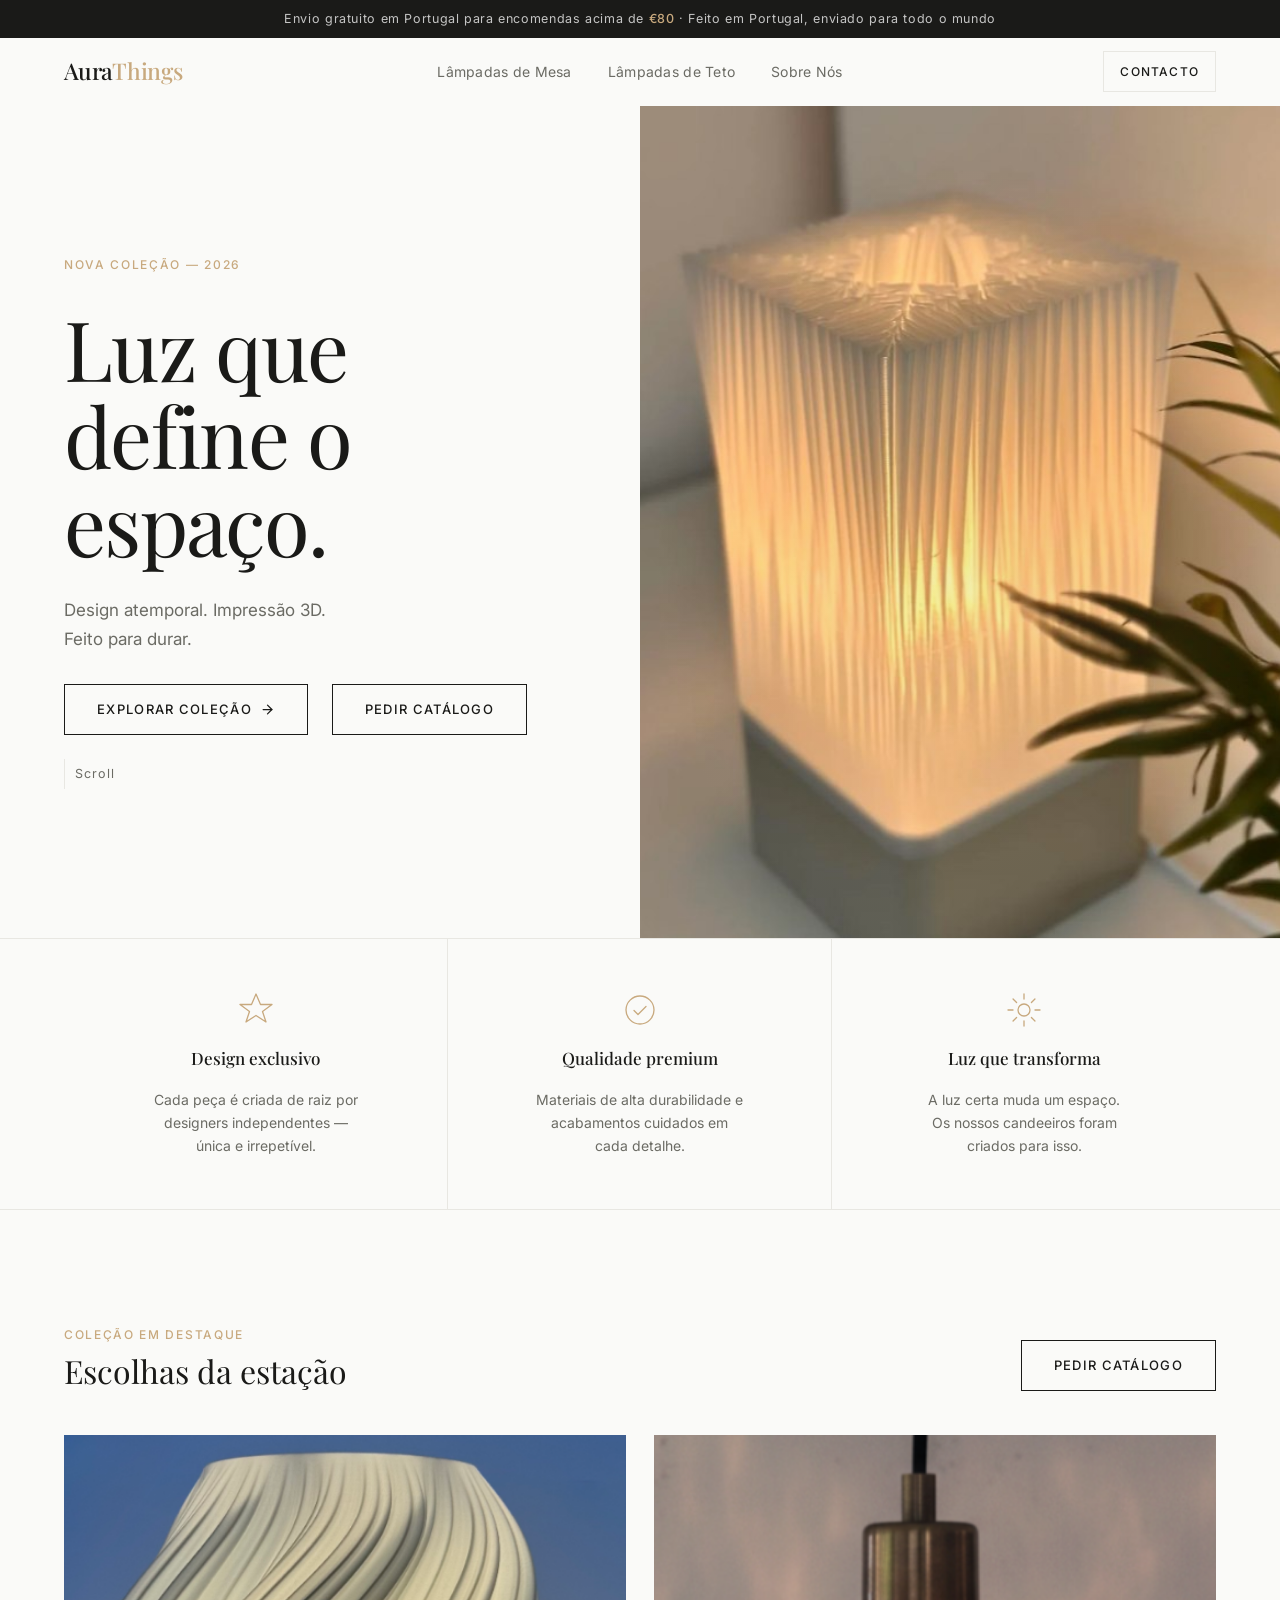
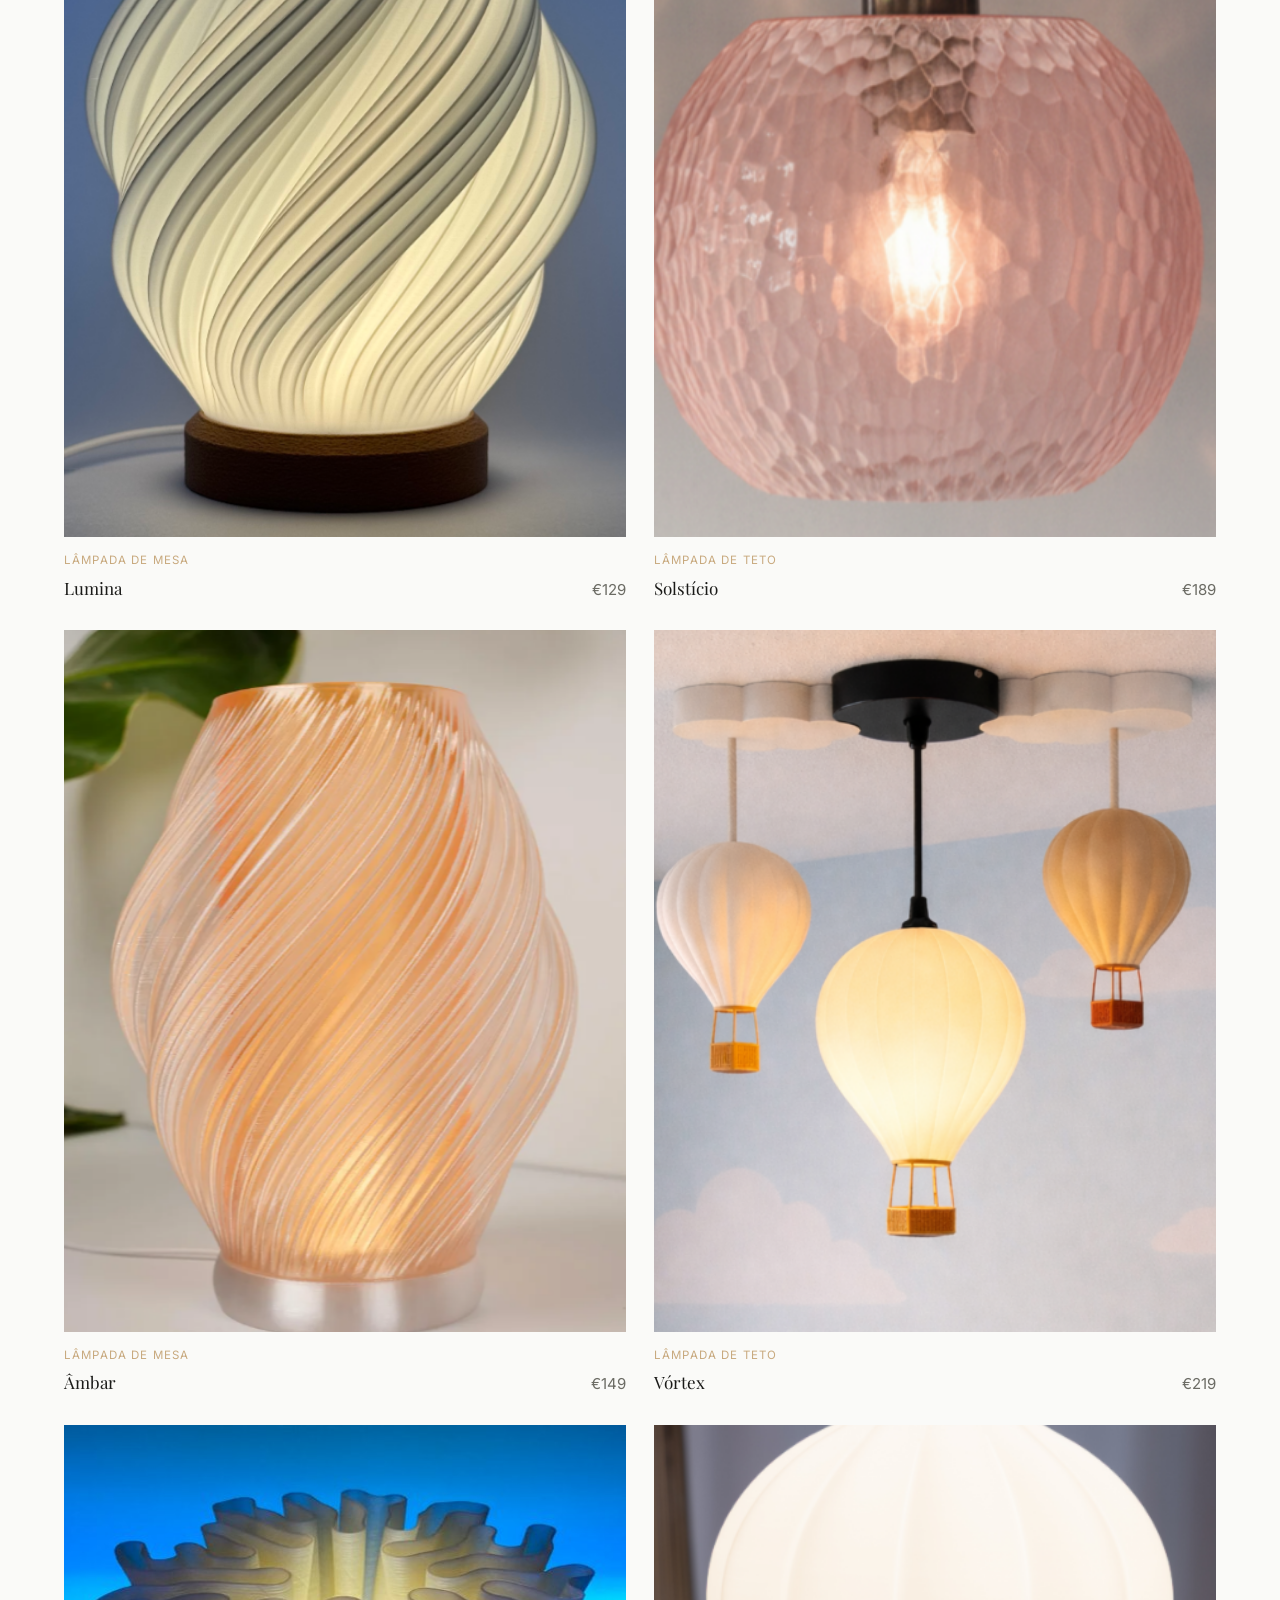
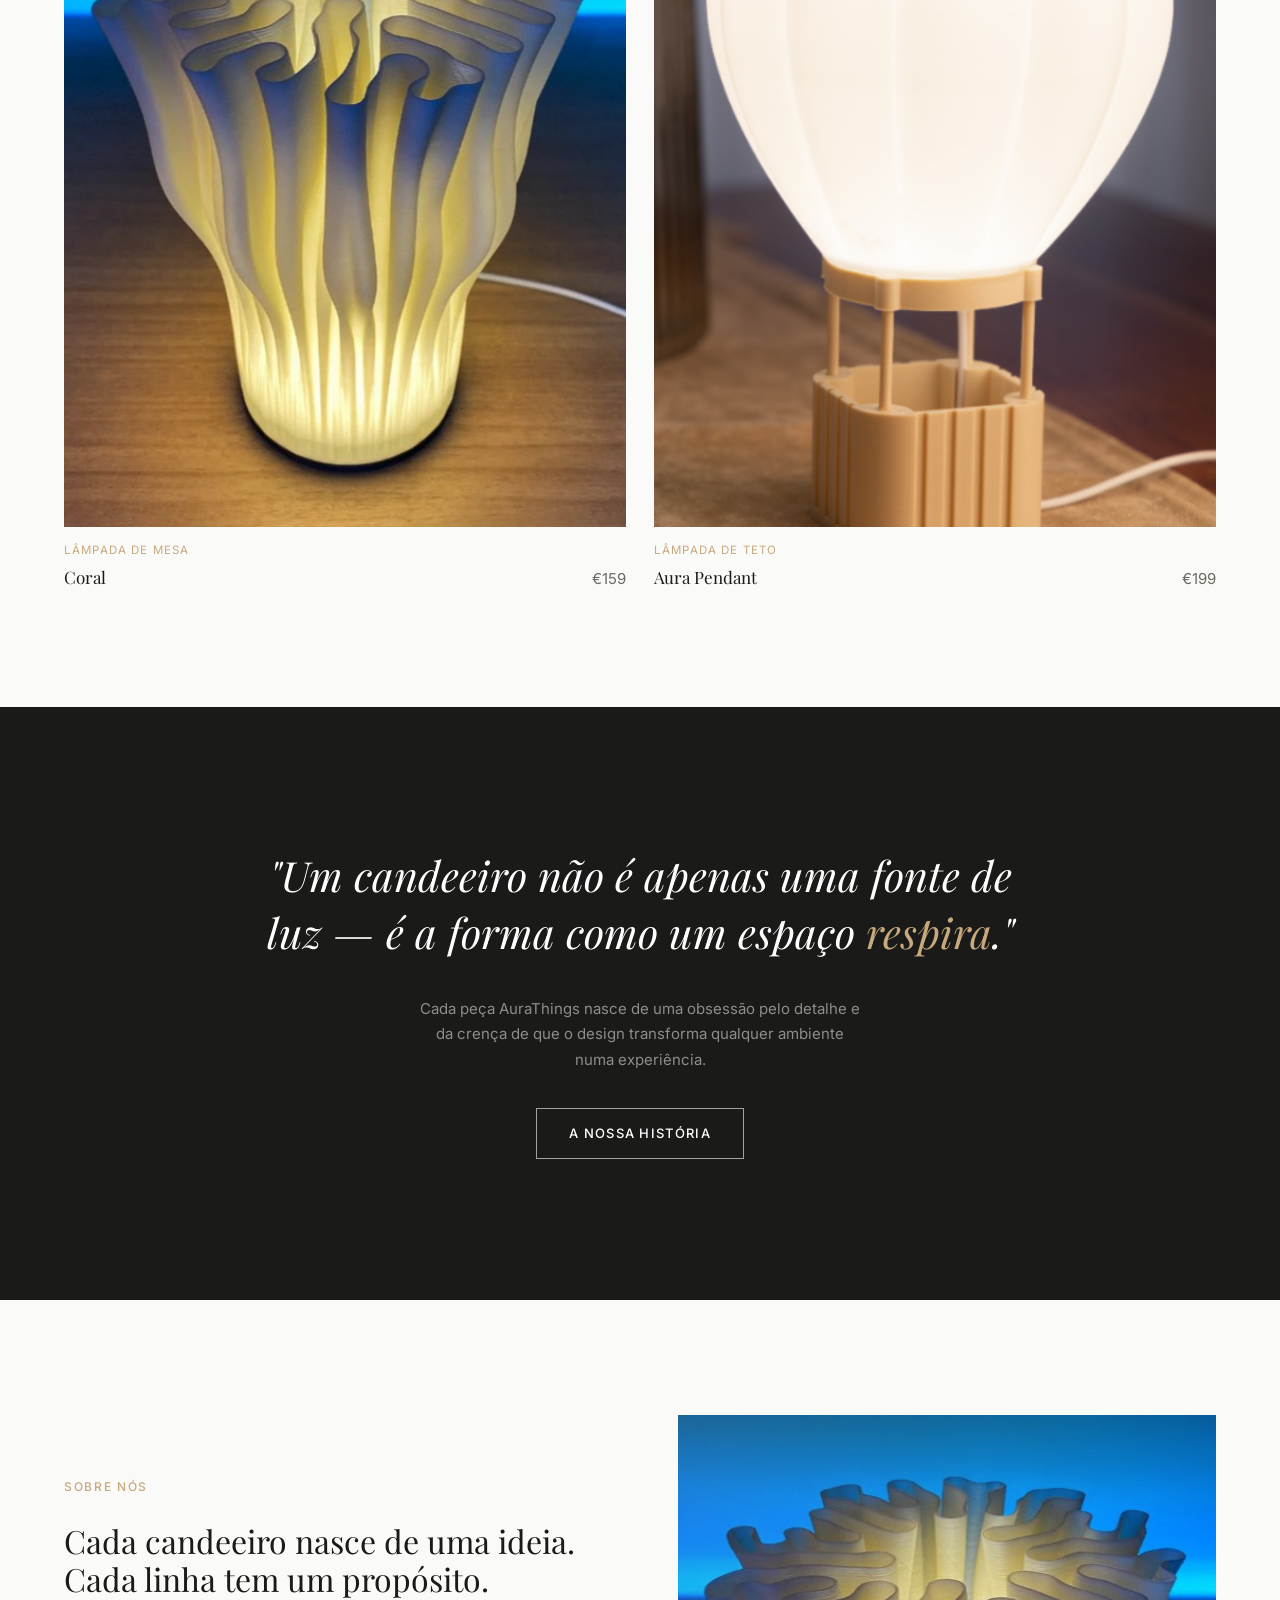
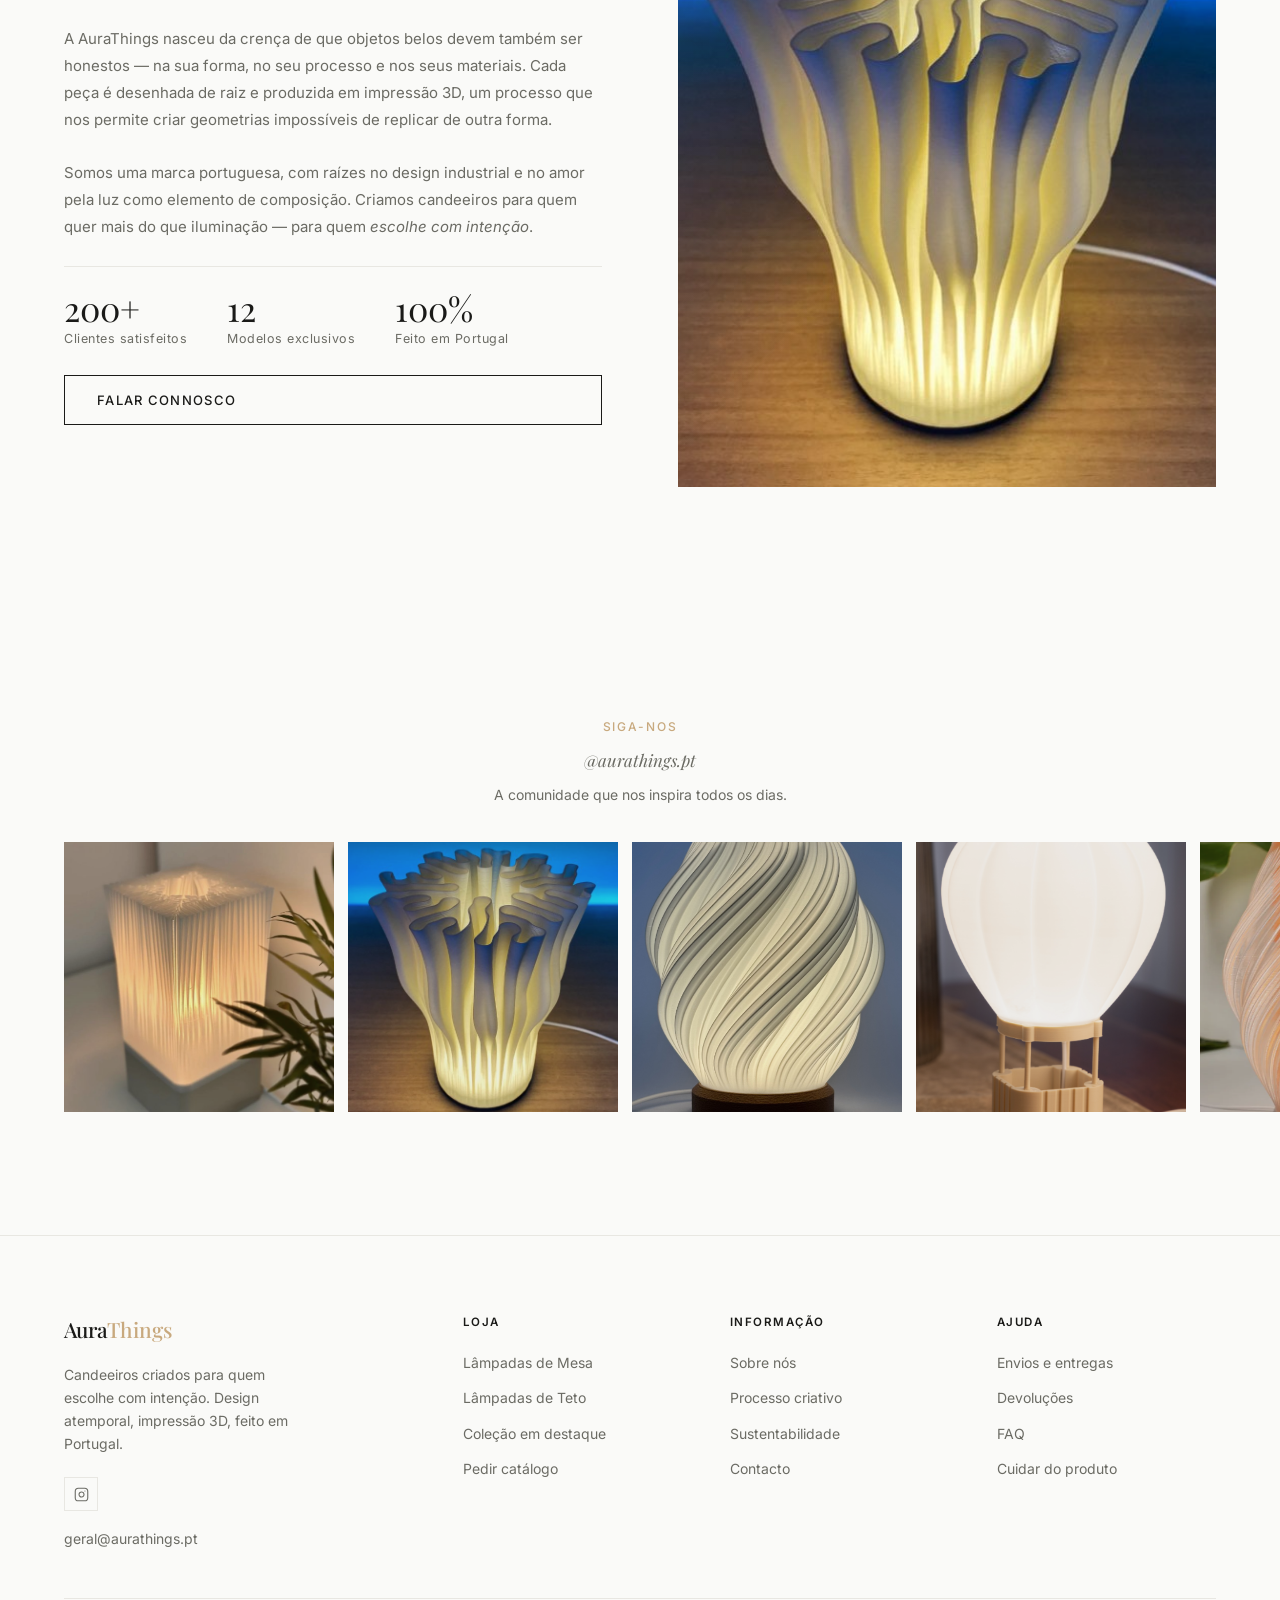
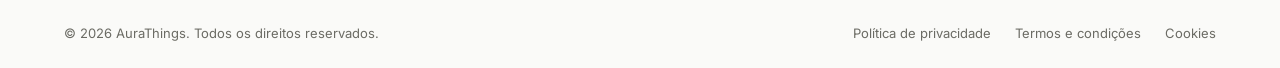
==== commit d0ad5626: "Add product pages and custom domain" ====
--- a/index.html
+++ b/index.html
@@ -3,8 +3,36 @@
 <head>
   <meta charset="UTF-8">
   <meta name="viewport" content="width=device-width, initial-scale=1.0">
-  <title>AuraThings — Candeeiros Designer Impressão 3D</title>
-  <meta name="description" content="Candeeiros criados para quem escolhe com intenção. Design atemporal, impressão 3D, feito em Portugal.">
+  <title>AuraThings — Candeeiros de Design em Impressão 3D</title>
+  <meta name="description" content="Candeeiros de mesa e de teto em impressão 3D, criados em Portugal para interiores elegantes, sofisticados e atemporais.">
+  <link rel="canonical" href="https://aurathings.pt/">
+
+  <meta property="og:type" content="website">
+  <meta property="og:locale" content="pt_PT">
+  <meta property="og:site_name" content="AuraThings">
+  <meta property="og:title" content="AuraThings — Candeeiros de Design em Impressão 3D">
+  <meta property="og:description" content="Iluminação decorativa premium: candeeiros de mesa e de teto com linhas minimalistas, feitos em Portugal.">
+  <meta property="og:url" content="https://aurathings.pt/">
+  <meta property="og:image" content="https://aurathings.pt/aurathings/foto1.jpg">
+  <meta name="twitter:card" content="summary_large_image">
+  <meta name="twitter:title" content="AuraThings — Candeeiros de Design em Impressão 3D">
+  <meta name="twitter:description" content="Candeeiros portugueses de mesa e de teto, desenhados para transformar a luz em presença.">
+  <meta name="twitter:image" content="https://aurathings.pt/aurathings/foto1.jpg">
+
+  <script type="application/ld+json">
+  {
+    "@context": "https://schema.org",
+    "@type": "Organization",
+    "name": "AuraThings",
+    "url": "https://aurathings.pt/",
+    "logo": "https://aurathings.pt/aurathings/foto1.jpg",
+    "email": "geral@aurathings.pt",
+    "sameAs": [
+      "https://www.instagram.com/aurathings.pt/"
+    ],
+    "description": "Candeeiros de mesa e de teto em impressão 3D, criados em Portugal para interiores elegantes e sofisticados."
+  }
+  </script>
 
   <!-- Google Fonts: Playfair Display + Inter -->
   <link rel="preconnect" href="https://fonts.googleapis.com">
@@ -207,30 +235,21 @@
       gap: .75rem;
       justify-self: end;
     }
-    .nav-cart-btn {
-      position: relative;
-      display: flex;
+    .nav-contact-link {
+      display: inline-flex;
       align-items: center;
       justify-content: center;
-      width: 40px;
-      height: 40px;
+      min-height: 40px;
+      padding: .625rem 1rem;
+      border: 1px solid var(--border);
+      font-size: .75rem;
+      font-weight: 500;
+      letter-spacing: .1em;
+      text-transform: uppercase;
       color: var(--text-primary);
-      transition: color var(--ease);
-    }
-    .nav-cart-btn:hover { color: var(--accent); }
-    .cart-badge {
-      position: absolute;
-      top: 5px; right: 5px;
-      width: 15px; height: 15px;
-      background: var(--accent);
-      color: #fff;
-      border-radius: 50%;
-      font-size: .625rem;
-      font-weight: 600;
-      display: flex;
-      align-items: center;
-      justify-content: center;
-    }
+      transition: border-color var(--ease), color var(--ease), background var(--ease);
+    }
+    .nav-contact-link:hover { border-color: var(--text-primary); background: var(--text-primary); color: var(--bg); }
 
     /* Mobile hamburger */
     .nav-hamburger {
@@ -274,6 +293,7 @@
 
     @media (max-width: 768px) {
       .nav-links   { display: none; }
+      .nav-contact-link { display: none; }
       .nav-hamburger { display: flex; }
       .nav-drawer  { display: flex; }
     }
@@ -445,6 +465,7 @@
     .product-card { display: flex; flex-direction: column; gap: .875rem; }
 
     .product-thumb {
+      display: block;
       position: relative;
       overflow: hidden;
       aspect-ratio: 4 / 5;
@@ -786,17 +807,10 @@
         </ul>
       </nav>
 
-      <!-- Right: cart + hamburger -->
+      <!-- Right: contact + hamburger -->
       <div class="nav-actions">
-        <a href="/cart" class="nav-cart-btn" aria-label="Carrinho, 2 artigos">
-          <svg width="22" height="22" viewBox="0 0 24 24" fill="none"
-               stroke="currentColor" stroke-width="1.5"
-               stroke-linecap="round" stroke-linejoin="round" aria-hidden="true">
-            <path d="M6 2L3 6v14a2 2 0 002 2h14a2 2 0 002-2V6l-3-4z"/>
-            <line x1="3" y1="6" x2="21" y2="6"/>
-            <path d="M16 10a4 4 0 01-8 0"/>
-          </svg>
-          <span class="cart-badge" aria-hidden="true">2</span>
+        <a href="mailto:geral@aurathings.pt?subject=Pedido%20AuraThings" class="nav-contact-link" aria-label="Contactar a AuraThings por email">
+          Contacto
         </a>
         <button class="nav-hamburger" id="nav-toggle"
                 aria-expanded="false" aria-controls="nav-drawer"
@@ -811,7 +825,7 @@
       <a href="#products">Lâmpadas de Mesa</a>
       <a href="#products">Lâmpadas de Teto</a>
       <a href="#about">Sobre Nós</a>
-      <a href="/cart">Carrinho</a>
+      <a href="mailto:geral@aurathings.pt?subject=Pedido%20AuraThings">Contacto</a>
     </nav>
   </header>
 
@@ -826,7 +840,7 @@
 
         <!-- Left: copy -->
         <div class="hero-copy">
-          <p class="t-label hero-eyebrow">Nova Coleção — 2025</p>
+          <p class="t-label hero-eyebrow">Nova Coleção — 2026</p>
 
           <h1 class="t-disp-xl hero-headline">
             Luz que<br>define o<br>espaço.
@@ -845,6 +859,9 @@
                 <line x1="5" y1="12" x2="19" y2="12"/>
                 <polyline points="12 5 19 12 12 19"/>
               </svg>
+            </a>
+            <a href="mailto:geral@aurathings.pt?subject=Pedido%20AuraThings" class="btn btn-outline" aria-label="Pedir informações sobre candeeiros AuraThings">
+              Pedir catálogo
             </a>
             <div class="hero-scroll-hint" aria-hidden="true">Scroll</div>
           </div>
@@ -934,8 +951,8 @@
             <p class="t-label">Coleção em destaque</p>
             <h2 class="t-disp-md">Escolhas da estação</h2>
           </div>
-          <a href="/collections/all" class="btn btn-outline" aria-label="Ver todos os produtos da loja">
-            Ver todos
+          <a href="mailto:geral@aurathings.pt?subject=Cat%C3%A1logo%20AuraThings" class="btn btn-outline" aria-label="Pedir catálogo AuraThings por email">
+            Pedir catálogo
           </a>
         </div>
 
@@ -944,16 +961,16 @@
           <!-- Card 1: Lumina -->
           <li class="fade-up">
             <article class="product-card" aria-label="Produto: Lumina">
-              <div class="product-thumb">
+              <a class="product-thumb" href="products/lumina.html" aria-label="Ver produto Lumina">
                 <img
                   src="aurathings/foto3.png"
                   alt="Candeeiro de mesa Lumina — esfera em espiral impressa em 3D, acabamento branco"
                   loading="lazy"
                 >
                 <div class="product-overlay" aria-hidden="true">
-                  <a href="/products/lumina" class="product-quick" tabindex="-1">Ver produto</a>
+                  <span class="product-quick">Ver produto</span>
                 </div>
-              </div>
+              </a>
               <div class="product-meta">
                 <span class="product-cat">Lâmpada de Mesa</span>
                 <div class="product-row">
@@ -967,16 +984,16 @@
           <!-- Card 2: Solstício -->
           <li class="fade-up" style="transition-delay:.1s">
             <article class="product-card" aria-label="Produto: Solstício">
-              <div class="product-thumb">
+              <a class="product-thumb" href="products/solsticio.html" aria-label="Ver produto Solsticio">
                 <img
                   src="aurathings/foto6.png"
                   alt="Candeeiro de teto Solstício — globo rosa texturado com casquilho bronze"
                   loading="lazy"
                 >
                 <div class="product-overlay" aria-hidden="true">
-                  <a href="/products/solsticio" class="product-quick" tabindex="-1">Ver produto</a>
+                  <span class="product-quick">Ver produto</span>
                 </div>
-              </div>
+              </a>
               <div class="product-meta">
                 <span class="product-cat">Lâmpada de Teto</span>
                 <div class="product-row">
@@ -990,16 +1007,16 @@
           <!-- Card 3: Âmbar -->
           <li class="fade-up" style="transition-delay:.15s">
             <article class="product-card" aria-label="Produto: Âmbar">
-              <div class="product-thumb">
+              <a class="product-thumb" href="products/ambar.html" aria-label="Ver produto Ambar">
                 <img
                   src="aurathings/foto5.png"
                   alt="Candeeiro de mesa Âmbar — forma oval com linhas diagonais em tom pêssego"
                   loading="lazy"
                 >
                 <div class="product-overlay" aria-hidden="true">
-                  <a href="/products/ambar" class="product-quick" tabindex="-1">Ver produto</a>
+                  <span class="product-quick">Ver produto</span>
                 </div>
-              </div>
+              </a>
               <div class="product-meta">
                 <span class="product-cat">Lâmpada de Mesa</span>
                 <div class="product-row">
@@ -1013,21 +1030,67 @@
           <!-- Card 4: Vórtex -->
           <li class="fade-up" style="transition-delay:.25s">
             <article class="product-card" aria-label="Produto: Vórtex">
-              <div class="product-thumb">
+              <a class="product-thumb" href="products/vortex.html" aria-label="Ver produto Vortex">
                 <img
                   src="aurathings/foto7.png"
                   alt="Candeeiro de teto Vórtex — conjunto de três balões suspensos em impressão 3D"
                   loading="lazy"
                 >
                 <div class="product-overlay" aria-hidden="true">
-                  <a href="/products/vortex" class="product-quick" tabindex="-1">Ver produto</a>
+                  <span class="product-quick">Ver produto</span>
                 </div>
-              </div>
+              </a>
               <div class="product-meta">
                 <span class="product-cat">Lâmpada de Teto</span>
                 <div class="product-row">
                   <h3 class="product-name">Vórtex</h3>
                   <span class="product-price">€219</span>
+                </div>
+              </div>
+            </article>
+          </li>
+
+          <!-- Card 5: Coral -->
+          <li class="fade-up" style="transition-delay:.3s">
+            <article class="product-card" aria-label="Produto: Coral">
+              <a class="product-thumb" href="products/coral.html" aria-label="Ver produto Coral">
+                <img
+                  src="aurathings/foto2.jpg"
+                  alt="Candeeiro de mesa Coral com forma orgânica iluminada"
+                  loading="lazy"
+                >
+                <div class="product-overlay" aria-hidden="true">
+                  <span class="product-quick">Ver produto</span>
+                </div>
+              </a>
+              <div class="product-meta">
+                <span class="product-cat">Lâmpada de Mesa</span>
+                <div class="product-row">
+                  <h3 class="product-name">Coral</h3>
+                  <span class="product-price">€159</span>
+                </div>
+              </div>
+            </article>
+          </li>
+
+          <!-- Card 6: Aura Pendant -->
+          <li class="fade-up" style="transition-delay:.35s">
+            <article class="product-card" aria-label="Produto: Aura Pendant">
+              <a class="product-thumb" href="products/aura-pendant.html" aria-label="Ver produto Aura Pendant">
+                <img
+                  src="aurathings/foto4.png"
+                  alt="Candeeiro suspenso Aura Pendant com volume translúcido"
+                  loading="lazy"
+                >
+                <div class="product-overlay" aria-hidden="true">
+                  <span class="product-quick">Ver produto</span>
+                </div>
+              </a>
+              <div class="product-meta">
+                <span class="product-cat">Lâmpada de Teto</span>
+                <div class="product-row">
+                  <h3 class="product-name">Aura Pendant</h3>
+                  <span class="product-price">€199</span>
                 </div>
               </div>
             </article>
@@ -1104,8 +1167,8 @@
               </div>
             </div>
 
-            <a href="/about" class="btn btn-outline" aria-label="Conhecer mais sobre a AuraThings">
-              Conhecer mais
+            <a href="mailto:geral@aurathings.pt?subject=Conhecer%20a%20AuraThings" class="btn btn-outline" aria-label="Contactar a AuraThings para conhecer mais">
+              Falar connosco
             </a>
           </div>
 
@@ -1129,7 +1192,7 @@
     <section class="section-pad" aria-label="Galeria Instagram">
       <div class="container social-head">
         <p class="t-label">Siga-nos</p>
-        <p class="social-handle">@aurathings.pt</p>
+        <p class="social-handle"><a href="https://www.instagram.com/aurathings.pt/" target="_blank" rel="noopener">@aurathings.pt</a></p>
         <p style="font-size:.875rem; color:var(--text-secondary);">
           A comunidade que nos inspira todos os dias.
         </p>
@@ -1165,7 +1228,7 @@
        SECTION 8 — FOOTER
        Shopify: sections/footer.liquid
   ============================================================ -->
-  <footer class="site-footer" role="contentinfo">
+  <footer class="site-footer" id="contact" role="contentinfo">
     <div class="container">
 
       <div class="footer-main">
@@ -1179,7 +1242,7 @@
             Candeeiros criados para quem escolhe com intenção. Design atemporal, impressão 3D, feito em Portugal.
           </p>
           <div class="footer-socials" aria-label="Redes sociais">
-            <a href="#" class="footer-soc" aria-label="Instagram">
+            <a href="https://www.instagram.com/aurathings.pt/" class="footer-soc" target="_blank" rel="noopener" aria-label="Instagram AuraThings">
               <svg width="15" height="15" viewBox="0 0 24 24" fill="none"
                    stroke="currentColor" stroke-width="1.75"
                    stroke-linecap="round" stroke-linejoin="round" aria-hidden="true">
@@ -1188,31 +1251,20 @@
                 <line x1="17.5" y1="6.5" x2="17.51" y2="6.5"/>
               </svg>
             </a>
-            <a href="#" class="footer-soc" aria-label="Pinterest">
-              <svg width="15" height="15" viewBox="0 0 24 24" fill="none"
-                   stroke="currentColor" stroke-width="1.75"
-                   stroke-linecap="round" stroke-linejoin="round" aria-hidden="true">
-                <path d="M12 2C6.48 2 2 6.48 2 12c0 4.24 2.65 7.86 6.39 9.29-.09-.78-.17-1.98.03-2.83.18-.77 1.19-5.03 1.19-5.03s-.3-.6-.3-1.49c0-1.4.81-2.44 1.82-2.44.86 0 1.27.64 1.27 1.41 0 .86-.55 2.14-.83 3.33-.24 1 .5 1.81 1.48 1.81 1.77 0 3.14-1.87 3.14-4.57 0-2.39-1.72-4.06-4.17-4.06-2.84 0-4.5 2.13-4.5 4.33 0 .86.33 1.78.74 2.28a.3.3 0 01.07.29c-.08.31-.25 1-.28 1.14-.04.18-.14.22-.33.13-1.25-.58-2.03-2.41-2.03-3.88 0-3.15 2.29-6.04 6.6-6.04 3.47 0 6.17 2.47 6.17 5.78 0 3.45-2.17 6.22-5.19 6.22-1.01 0-1.97-.53-2.29-1.15l-.62 2.38c-.23.87-.84 1.96-1.25 2.62.94.29 1.93.45 2.96.45 5.52 0 10-4.48 10-10S17.52 2 12 2z"/>
-              </svg>
-            </a>
-            <a href="#" class="footer-soc" aria-label="Facebook">
-              <svg width="15" height="15" viewBox="0 0 24 24" fill="none"
-                   stroke="currentColor" stroke-width="1.75"
-                   stroke-linecap="round" stroke-linejoin="round" aria-hidden="true">
-                <path d="M18 2h-3a5 5 0 00-5 5v3H7v4h3v8h4v-8h3l1-4h-4V7a1 1 0 011-1h3z"/>
-              </svg>
-            </a>
           </div>
+          <p class="footer-tagline">
+            <a href="mailto:geral@aurathings.pt?subject=Pedido%20AuraThings">geral@aurathings.pt</a>
+          </p>
         </div>
 
         <!-- Col: Shop -->
         <div>
           <p class="footer-col-head">Loja</p>
           <ul class="footer-links" role="list">
-            <li><a href="#">Lâmpadas de Mesa</a></li>
-            <li><a href="#">Lâmpadas de Teto</a></li>
-            <li><a href="#">Todas as coleções</a></li>
-            <li><a href="#">Novidades</a></li>
+            <li><a href="#products">Lâmpadas de Mesa</a></li>
+            <li><a href="#products">Lâmpadas de Teto</a></li>
+            <li><a href="#products">Coleção em destaque</a></li>
+            <li><a href="mailto:geral@aurathings.pt?subject=Cat%C3%A1logo%20AuraThings">Pedir catálogo</a></li>
           </ul>
         </div>
 
@@ -1220,10 +1272,10 @@
         <div>
           <p class="footer-col-head">Informação</p>
           <ul class="footer-links" role="list">
-            <li><a href="#">Sobre nós</a></li>
-            <li><a href="#">Processo criativo</a></li>
-            <li><a href="#">Sustentabilidade</a></li>
-            <li><a href="#">Contacto</a></li>
+            <li><a href="#about">Sobre nós</a></li>
+            <li><a href="#about">Processo criativo</a></li>
+            <li><a href="#about">Sustentabilidade</a></li>
+            <li><a href="mailto:geral@aurathings.pt?subject=Pedido%20AuraThings">Contacto</a></li>
           </ul>
         </div>
 
@@ -1231,10 +1283,10 @@
         <div>
           <p class="footer-col-head">Ajuda</p>
           <ul class="footer-links" role="list">
-            <li><a href="#">Envios e entregas</a></li>
-            <li><a href="#">Devoluções</a></li>
-            <li><a href="#">FAQ</a></li>
-            <li><a href="#">Cuidar do produto</a></li>
+            <li><a href="mailto:geral@aurathings.pt?subject=Envios%20AuraThings">Envios e entregas</a></li>
+            <li><a href="mailto:geral@aurathings.pt?subject=Devolu%C3%A7%C3%B5es%20AuraThings">Devoluções</a></li>
+            <li><a href="mailto:geral@aurathings.pt?subject=FAQ%20AuraThings">FAQ</a></li>
+            <li><a href="mailto:geral@aurathings.pt?subject=Cuidar%20do%20produto%20AuraThings">Cuidar do produto</a></li>
           </ul>
         </div>
 
@@ -1242,11 +1294,11 @@
 
       <!-- Bottom bar -->
       <div class="footer-bottom">
-        <p class="footer-copy">© 2025 AuraThings. Todos os direitos reservados.</p>
+        <p class="footer-copy">© 2026 AuraThings. Todos os direitos reservados.</p>
         <nav class="footer-legal" aria-label="Links legais">
-          <a href="#">Política de privacidade</a>
-          <a href="#">Termos e condições</a>
-          <a href="#">Cookies</a>
+          <a href="mailto:geral@aurathings.pt?subject=Pol%C3%ADtica%20de%20privacidade%20AuraThings">Política de privacidade</a>
+          <a href="mailto:geral@aurathings.pt?subject=Termos%20e%20condi%C3%A7%C3%B5es%20AuraThings">Termos e condições</a>
+          <a href="mailto:geral@aurathings.pt?subject=Cookies%20AuraThings">Cookies</a>
         </nav>
       </div>
 
